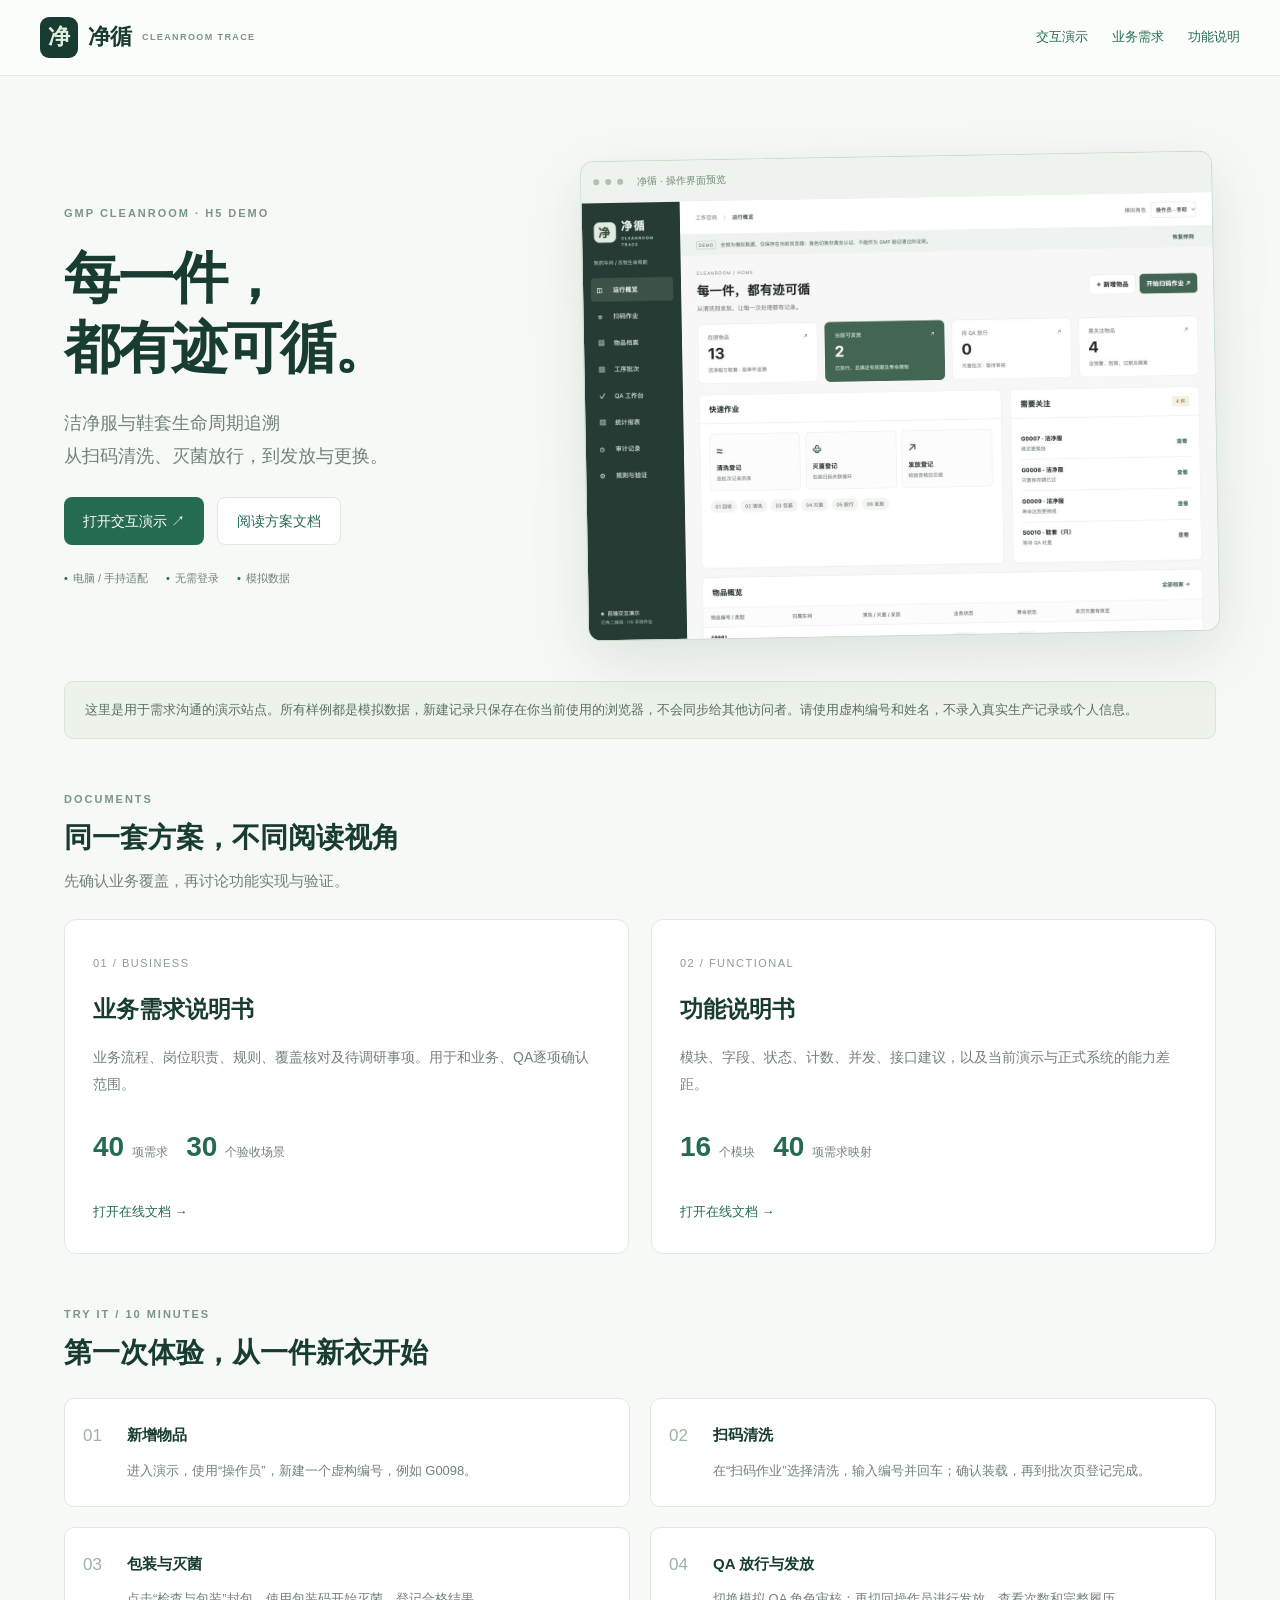
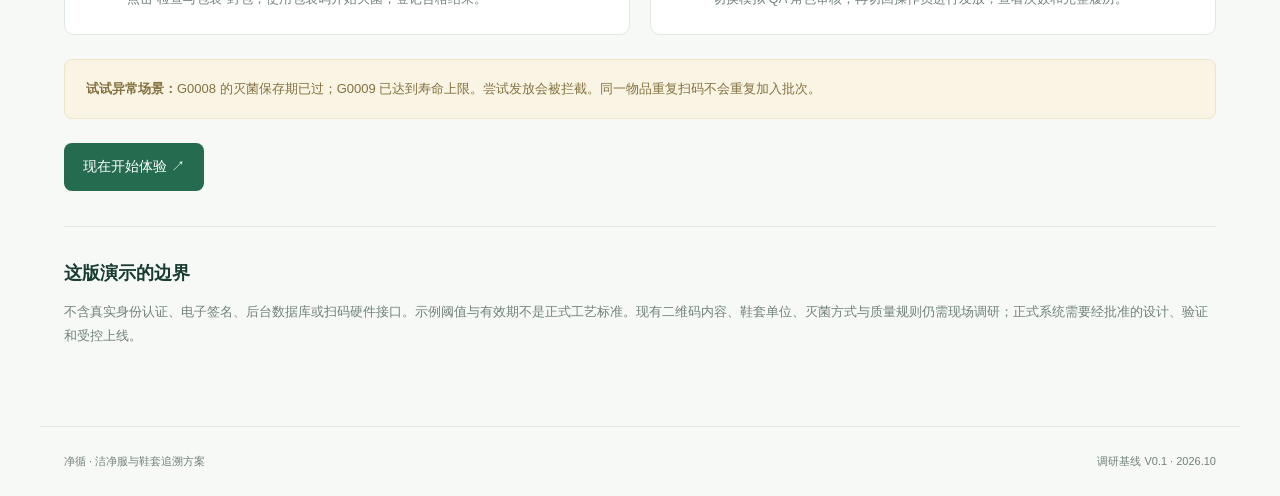
==== index.html @ ca5c8737 "Publish cleanroom trace demo and review documents" ====
<!doctype html><html lang="zh-CN"><head><meta charset="utf-8"><meta name="viewport" content="width=device-width,initial-scale=1"><meta name="robots" content="noindex,nofollow"><meta name="referrer" content="no-referrer"><meta name="theme-color" content="#123d35"><title>洁净服追溯 · 在线演示与方案 · 净循</title><link rel="stylesheet" href="share.css"></head><body><header class="top"><a class="logo" href="index.html"><span>净</span>净循 <small>CLEANROOM TRACE</small></a><nav aria-label="站点导航"><a href="demo.html">交互演示</a><a href="business.html">业务需求</a><a href="functional.html">功能说明</a></nav></header><main class="landing"><section class="hero"><div><div class="eyebrow">GMP CLEANROOM · H5 DEMO</div><h1>每一件，<br>都有迹可循。</h1><p class="lead">洁净服与鞋套生命周期追溯<br>从扫码清洗、灭菌放行，到发放与更换。</p><div class="hero-actions"><a class="primary" href="demo.html">打开交互演示 ↗</a><a class="secondary" href="#documents">阅读方案文档</a></div><div class="tags"><span>电脑 / 手持适配</span><span>无需登录</span><span>模拟数据</span></div></div><a class="preview" href="demo.html" aria-label="打开洁净服交互演示"><div class="preview-bar"><i></i><i></i><i></i><span>净循 · 操作界面预览</span></div><img src="desktop.png" alt="净循电脑端演示页面，展示物品概览和扫码作业入口"></a></section><div class="notice">这里是用于需求沟通的演示站点。所有样例都是模拟数据，新建记录只保存在你当前使用的浏览器，不会同步给其他访问者。请使用虚构编号和姓名，不录入真实生产记录或个人信息。</div><section id="documents"><div class="section-heading"><div class="eyebrow">DOCUMENTS</div><h2>同一套方案，不同阅读视角</h2><p>先确认业务覆盖，再讨论功能实现与验证。</p></div><div class="cards"><a href="business.html" class="card"><span class="card-no">01 / BUSINESS</span><h3>业务需求说明书</h3><p>业务流程、岗位职责、规则、覆盖核对及待调研事项。用于和业务、QA逐项确认范围。</p><div class="counts"><b>40</b> 项需求 <b>30</b> 个验收场景</div><span class="read">打开在线文档 →</span></a><a href="functional.html" class="card"><span class="card-no">02 / FUNCTIONAL</span><h3>功能说明书</h3><p>模块、字段、状态、计数、并发、接口建议，以及当前演示与正式系统的能力差距。</p><div class="counts"><b>16</b> 个模块 <b>40</b> 项需求映射</div><span class="read">打开在线文档 →</span></a></div></section><section id="guide" class="guide"><div class="section-heading"><div class="eyebrow">TRY IT / 10 MINUTES</div><h2>第一次体验，从一件新衣开始</h2></div><ol><li><b>新增物品</b><span>进入演示，使用“操作员”，新建一个虚构编号，例如 G0098。</span></li><li><b>扫码清洗</b><span>在“扫码作业”选择清洗，输入编号并回车；确认装载，再到批次页登记完成。</span></li><li><b>包装与灭菌</b><span>点击“检查与包装”封包，使用包装码开始灭菌，登记合格结果。</span></li><li><b>QA 放行与发放</b><span>切换模拟 QA 角色审核；再切回操作员进行发放，查看次数和完整履历。</span></li></ol><div class="tip"><b>试试异常场景：</b>G0008 的灭菌保存期已过；G0009 已达到寿命上限。尝试发放会被拦截。同一物品重复扫码不会重复加入批次。</div><a class="primary" href="demo.html">现在开始体验 ↗</a></section><section class="boundary"><h2>这版演示的边界</h2><p>不含真实身份认证、电子签名、后台数据库或扫码硬件接口。示例阈值与有效期不是正式工艺标准。现有二维码内容、鞋套单位、灭菌方式与质量规则仍需现场调研；正式系统需要经批准的设计、验证和受控上线。</p></section></main><footer>净循 · 洁净服与鞋套追溯方案 <span>调研基线 V0.1 · 2026.10</span></footer></body></html>
---- share.css ----
:root{--ink:#183c31;--muted:#718279;--green:#256b50;--line:#e1e9e3;--bg:#f7f9f6}*{box-sizing:border-box}html{scroll-behavior:smooth;scroll-padding-top:90px}body{margin:0;color:var(--ink);background:var(--bg);font:15px/1.85 -apple-system,BlinkMacSystemFont,"PingFang SC","Segoe UI",sans-serif}a{color:var(--green);text-decoration:none}a:hover{text-decoration:underline}button,a{touch-action:manipulation}a:focus-visible,summary:focus-visible{outline:3px solid #77b99b;outline-offset:4px}.top{position:sticky;top:0;z-index:10;background:#fbfdfbee;border-bottom:1px solid var(--line);padding:17px max(24px,calc((100vw - 1200px)/2));display:flex;align-items:center;justify-content:space-between;gap:20px;backdrop-filter:blur(12px)}.logo{display:flex;align-items:center;gap:10px;font-size:22px;font-weight:650;color:var(--ink);white-space:nowrap}.logo span{background:var(--ink);color:#e1eddd;border-radius:9px;padding:0 8px}.logo small{font-size:9px;letter-spacing:1.4px;color:#7c9588}.top nav{display:flex;gap:24px;font-size:13px;white-space:nowrap}.landing{max-width:1200px;margin:auto;padding:20px 24px 65px}.hero{display:grid;grid-template-columns:1fr 1.35fr;gap:52px;align-items:center;padding:60px 0 45px}.eyebrow{font-size:11px;letter-spacing:2px;color:#7a9686;font-weight:600}h1{font-size:56px;line-height:1.25;font-weight:650;letter-spacing:-2px;margin:20px 0}h2{font-size:28px;line-height:1.5;margin:8px 0}h3{font-size:23px;margin:12px 0}.lead{color:var(--muted);font-size:18px;margin:24px 0}.hero-actions{display:flex;gap:13px;flex-wrap:wrap}.primary,.secondary{display:inline-flex;align-items:center;justify-content:center;min-height:48px;border-radius:8px;padding:10px 19px;font-size:14px;font-weight:550}.primary{background:var(--green);color:#fff}.secondary{background:#fff;border:1px solid var(--line)}.tags{display:flex;gap:18px;margin-top:23px;color:var(--muted);font-size:11px}.tags span:before{content:'•';color:var(--green);margin-right:5px}.preview{display:block;border:1px solid #c9dbcf;background:#fff;border-radius:13px;overflow:hidden;box-shadow:0 20px 60px #1d4d3220;transform:rotate(-1deg)}.preview img{width:100%;display:block}.preview-bar{display:flex;gap:6px;align-items:center;padding:11px 12px;background:#eef4ed}.preview-bar i{width:6px;height:6px;border-radius:50%;background:#adc2b0}.preview-bar span{font-size:10px;color:#718a78;margin-left:8px}.notice{padding:16px 20px;background:#edf3eb;border:1px solid #dce7d7;border-radius:9px;font-size:13px;color:#58705f}.section-heading{margin:50px 0 24px}.section-heading p{color:var(--muted);margin:0}.cards{display:grid;grid-template-columns:1fr 1fr;gap:22px}.card{background:#fff;border:1px solid var(--line);border-radius:12px;padding:28px;display:block;color:var(--ink)}.card:hover{border-color:#8eae98;text-decoration:none;box-shadow:0 8px 28px #1c492409}.card-no{font-size:11px;letter-spacing:1.5px;color:#8a9d90}.card p{color:var(--muted);font-size:14px;line-height:1.9}.counts{display:flex;align-items:baseline;gap:8px;font-size:12px;color:var(--muted);margin:24px 0}.counts b{font-size:28px;color:var(--green);font-weight:600;margin-left:10px}.counts b:first-child{margin-left:0}.read{font-size:13px;color:var(--green)}.guide{padding-bottom:35px}.guide ol{list-style:none;counter-reset:step;padding:0;margin:20px 0;display:grid;grid-template-columns:1fr 1fr;gap:20px}.guide li{counter-increment:step;padding:22px 22px 22px 62px;position:relative;background:#fff;border:1px solid var(--line);border-radius:10px}.guide li:before{content:'0' counter(step);position:absolute;left:18px;top:21px;font-size:17px;color:#9bb49f}.guide b{display:block;margin-bottom:7px;font-size:15px}.guide li span{color:var(--muted);font-size:13px}.tip{padding:17px 21px;background:#faf4e4;border:1px solid #eee4c9;border-radius:8px;color:#84713f;font-size:13px;margin:24px 0}.tip b{display:inline;font-size:13px}.boundary{border-top:1px solid var(--line);padding-top:25px}.boundary h2{font-size:18px}.boundary p{font-size:13px;color:var(--muted)}footer{max-width:1200px;margin:auto;padding:24px;display:flex;justify-content:space-between;gap:15px;border-top:1px solid var(--line);font-size:11px;color:var(--muted)}.doc-title{max-width:1280px;margin:auto;padding:38px 28px 20px}.doc-title h1{font-size:36px;letter-spacing:-1px;margin:9px 0}.doc-title p{color:var(--muted);margin:0;font-size:13px}.doc-layout{max-width:1280px;margin:auto;padding:10px 28px 55px;display:grid;grid-template-columns:245px minmax(0,1fr);gap:36px;align-items:start}.toc{position:sticky;top:92px;max-height:calc(100vh - 115px);overflow:auto;font-size:12px;padding-right:12px}.toc h2{font-size:15px;margin:10px 0}.toc summary{cursor:pointer;color:var(--muted);margin:8px 0}.toc a{display:block;padding:6px 0;line-height:1.6;color:#52705d}.toc .level-3{padding-left:13px;color:#7b8d80;font-size:11px}.toc .back-top{border-top:1px solid var(--line);margin-top:20px;padding-top:15px}.document{min-width:0;background:white;border:1px solid var(--line);border-radius:12px;padding:30px}.document>h1{font-size:25px;letter-spacing:0;margin:30px 0}.document h2{font-size:21px;padding-top:17px;margin-top:30px;border-top:1px solid var(--line)}.document h3{font-size:17px;margin-top:24px}.document p,.document li{font-size:14px;line-height:1.95;overflow-wrap:anywhere}.document img{max-width:100%;height:auto}.document ul,.document ol{padding-left:23px}.document code{font-family:ui-monospace,SFMono-Regular,monospace;font-size:12px;background:#f0f5ef;padding:2px 4px;border-radius:3px;overflow-wrap:anywhere}.document pre{overflow:auto;background:#f3f6f1;padding:15px}.document pre code{background:transparent;padding:0}.table-scroll{overflow:auto;border:1px solid var(--line);border-radius:7px;margin:19px 0}.document table{border-collapse:collapse;width:100%;min-width:580px;font-size:12px;line-height:1.8}.document th{background:#eef4ed;white-space:nowrap;font-weight:600}.document th,.document td{padding:11px 13px;border-bottom:1px solid var(--line);vertical-align:top;text-align:left;min-width:80px}.document td{overflow-wrap:anywhere}.document tr:last-child td{border-bottom:0}.document .notice{font-size:12px}@media(max-width:900px){.top{padding:13px 20px}.hero{gap:25px}.hero h1{font-size:44px}.doc-layout{grid-template-columns:180px minmax(0,1fr);gap:20px;padding:10px 20px 40px}.document{padding:21px}.doc-title{padding:28px 20px 16px}}@media(max-width:650px){.top{display:block;padding:13px 17px}.top nav{margin-top:10px;justify-content:space-between;gap:14px;font-size:12px}.logo{font-size:19px}.logo small{font-size:8px}.landing{padding:15px 18px 35px}.hero{display:block;padding:25px 0}.hero h1{font-size:46px}.lead{font-size:16px;margin:20px 0}.preview{margin-top:35px;transform:none}.notice{padding:14px 16px;font-size:12px}.cards,.guide ol{grid-template-columns:1fr;gap:14px}.card{padding:22px}.section-heading{margin:33px 0 17px}.section-heading h2{font-size:23px}.section-heading p{font-size:13px}.tags{gap:12px}.doc-title{padding:25px 17px 10px}.doc-title h1{font-size:29px}.doc-layout{display:block;padding:10px 13px 35px}.toc{position:static;max-height:220px;border:1px solid var(--line);border-radius:8px;padding:8px 15px;margin-bottom:18px;background:#edf3eb}.toc h2{margin:2px 0}.document{padding:17px 13px}.document h2{font-size:19px}.document>h1{font-size:22px}.document p,.document li{font-size:13px}.document table{font-size:11px}footer{padding:18px;flex-wrap:wrap;font-size:10px}}@media print{.top,.toc,footer,.notice{display:none}.doc-layout{display:block;max-width:none;padding:0}.document{border:0;padding:0}.document table{min-width:0;font-size:9px}.table-scroll{overflow:visible}.doc-title{padding:0}.document h2{break-after:avoid}.document tr{break-inside:avoid}}
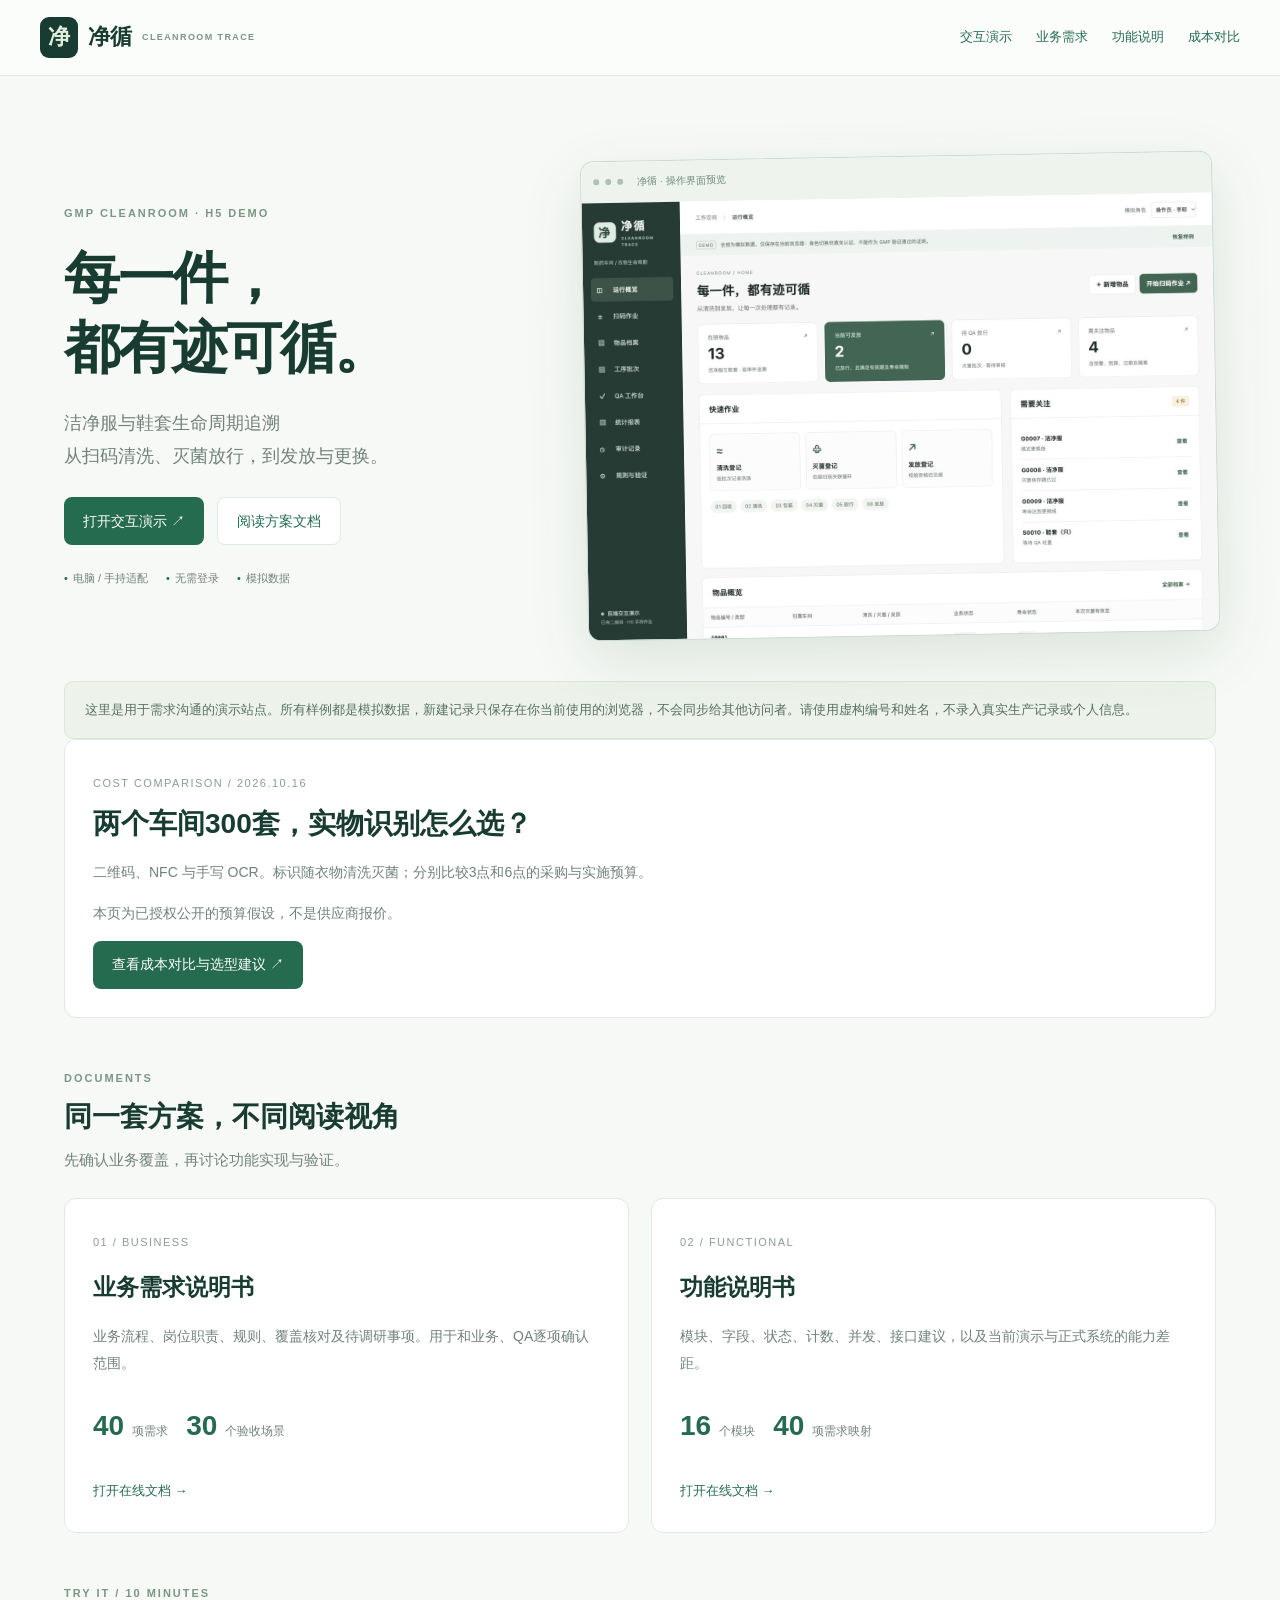
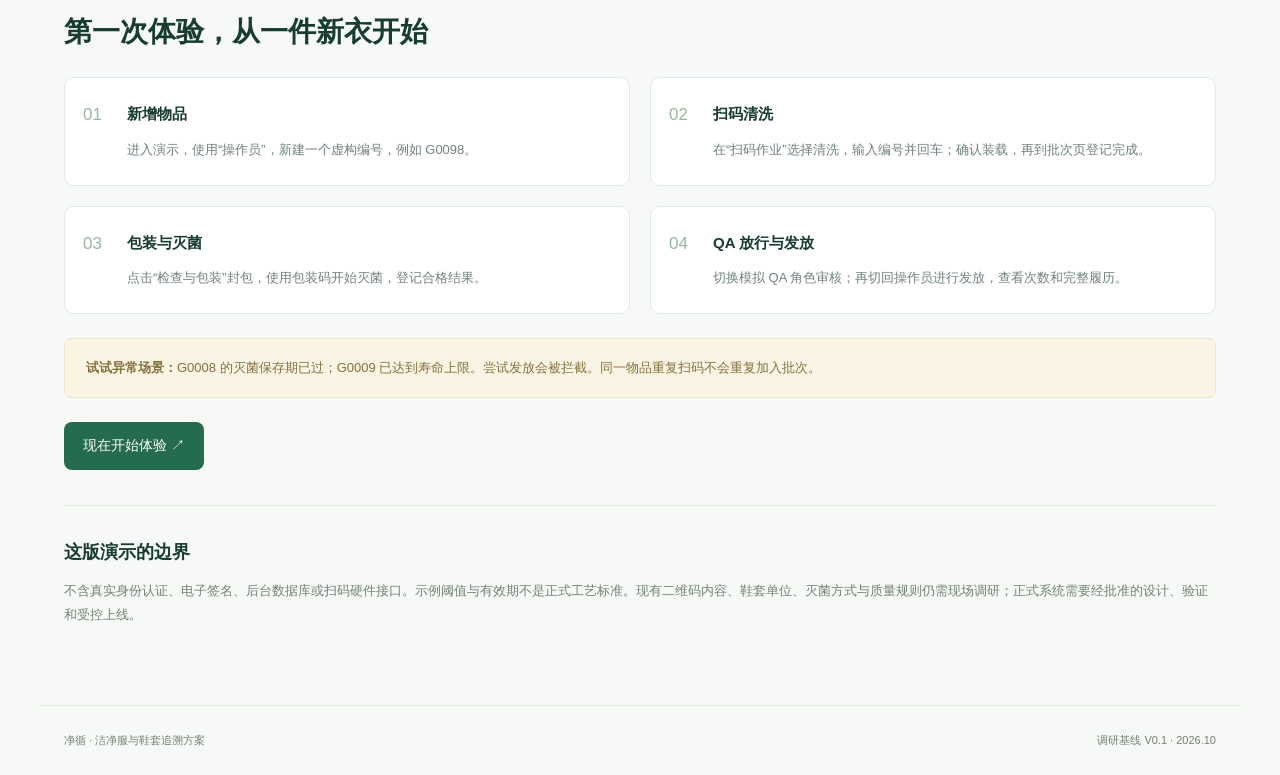
==== commit ad89e407: "Publish 300-set identification cost comparison" ====
--- a/index.html
+++ b/index.html
@@ -1 +1 @@
-<!doctype html><html lang="zh-CN"><head><meta charset="utf-8"><meta name="viewport" content="width=device-width,initial-scale=1"><meta name="robots" content="noindex,nofollow"><meta name="referrer" content="no-referrer"><meta name="theme-color" content="#123d35"><title>洁净服追溯 · 在线演示与方案 · 净循</title><link rel="stylesheet" href="share.css"></head><body><header class="top"><a class="logo" href="index.html"><span>净</span>净循 <small>CLEANROOM TRACE</small></a><nav aria-label="站点导航"><a href="demo.html">交互演示</a><a href="business.html">业务需求</a><a href="functional.html">功能说明</a></nav></header><main class="landing"><section class="hero"><div><div class="eyebrow">GMP CLEANROOM · H5 DEMO</div><h1>每一件，<br>都有迹可循。</h1><p class="lead">洁净服与鞋套生命周期追溯<br>从扫码清洗、灭菌放行，到发放与更换。</p><div class="hero-actions"><a class="primary" href="demo.html">打开交互演示 ↗</a><a class="secondary" href="#documents">阅读方案文档</a></div><div class="tags"><span>电脑 / 手持适配</span><span>无需登录</span><span>模拟数据</span></div></div><a class="preview" href="demo.html" aria-label="打开洁净服交互演示"><div class="preview-bar"><i></i><i></i><i></i><span>净循 · 操作界面预览</span></div><img src="desktop.png" alt="净循电脑端演示页面，展示物品概览和扫码作业入口"></a></section><div class="notice">这里是用于需求沟通的演示站点。所有样例都是模拟数据，新建记录只保存在你当前使用的浏览器，不会同步给其他访问者。请使用虚构编号和姓名，不录入真实生产记录或个人信息。</div><section id="documents"><div class="section-heading"><div class="eyebrow">DOCUMENTS</div><h2>同一套方案，不同阅读视角</h2><p>先确认业务覆盖，再讨论功能实现与验证。</p></div><div class="cards"><a href="business.html" class="card"><span class="card-no">01 / BUSINESS</span><h3>业务需求说明书</h3><p>业务流程、岗位职责、规则、覆盖核对及待调研事项。用于和业务、QA逐项确认范围。</p><div class="counts"><b>40</b> 项需求 <b>30</b> 个验收场景</div><span class="read">打开在线文档 →</span></a><a href="functional.html" class="card"><span class="card-no">02 / FUNCTIONAL</span><h3>功能说明书</h3><p>模块、字段、状态、计数、并发、接口建议，以及当前演示与正式系统的能力差距。</p><div class="counts"><b>16</b> 个模块 <b>40</b> 项需求映射</div><span class="read">打开在线文档 →</span></a></div></section><section id="guide" class="guide"><div class="section-heading"><div class="eyebrow">TRY IT / 10 MINUTES</div><h2>第一次体验，从一件新衣开始</h2></div><ol><li><b>新增物品</b><span>进入演示，使用“操作员”，新建一个虚构编号，例如 G0098。</span></li><li><b>扫码清洗</b><span>在“扫码作业”选择清洗，输入编号并回车；确认装载，再到批次页登记完成。</span></li><li><b>包装与灭菌</b><span>点击“检查与包装”封包，使用包装码开始灭菌，登记合格结果。</span></li><li><b>QA 放行与发放</b><span>切换模拟 QA 角色审核；再切回操作员进行发放，查看次数和完整履历。</span></li></ol><div class="tip"><b>试试异常场景：</b>G0008 的灭菌保存期已过；G0009 已达到寿命上限。尝试发放会被拦截。同一物品重复扫码不会重复加入批次。</div><a class="primary" href="demo.html">现在开始体验 ↗</a></section><section class="boundary"><h2>这版演示的边界</h2><p>不含真实身份认证、电子签名、后台数据库或扫码硬件接口。示例阈值与有效期不是正式工艺标准。现有二维码内容、鞋套单位、灭菌方式与质量规则仍需现场调研；正式系统需要经批准的设计、验证和受控上线。</p></section></main><footer>净循 · 洁净服与鞋套追溯方案 <span>调研基线 V0.1 · 2026.10</span></footer></body></html>+<!doctype html><html lang="zh-CN"><head><meta charset="utf-8"><meta name="viewport" content="width=device-width,initial-scale=1"><meta name="robots" content="noindex,nofollow"><meta name="referrer" content="no-referrer"><meta name="theme-color" content="#123d35"><title>洁净服追溯 · 在线演示与方案 · 净循</title><link rel="stylesheet" href="share.css"></head><body><header class="top"><a class="logo" href="index.html"><span>净</span>净循 <small>CLEANROOM TRACE</small></a><nav aria-label="站点导航"><a href="demo.html">交互演示</a><a href="business.html">业务需求</a><a href="functional.html">功能说明</a><a href="identification-costs.html">成本对比</a></nav></header><main class="landing"><section class="hero"><div><div class="eyebrow">GMP CLEANROOM · H5 DEMO</div><h1>每一件，<br>都有迹可循。</h1><p class="lead">洁净服与鞋套生命周期追溯<br>从扫码清洗、灭菌放行，到发放与更换。</p><div class="hero-actions"><a class="primary" href="demo.html">打开交互演示 ↗</a><a class="secondary" href="#documents">阅读方案文档</a></div><div class="tags"><span>电脑 / 手持适配</span><span>无需登录</span><span>模拟数据</span></div></div><a class="preview" href="demo.html" aria-label="打开洁净服交互演示"><div class="preview-bar"><i></i><i></i><i></i><span>净循 · 操作界面预览</span></div><img src="desktop.png" alt="净循电脑端演示页面，展示物品概览和扫码作业入口"></a></section><div class="notice">这里是用于需求沟通的演示站点。所有样例都是模拟数据，新建记录只保存在你当前使用的浏览器，不会同步给其他访问者。请使用虚构编号和姓名，不录入真实生产记录或个人信息。</div><section class="card" aria-label="实物识别方案成本对比"><span class="card-no">COST COMPARISON / 2026.10.16</span><h2>两个车间300套，实物识别怎么选？</h2><p>二维码、NFC 与手写 OCR。标识随衣物清洗灭菌；分别比较3点和6点的采购与实施预算。</p><p class="hint">本页为已授权公开的预算假设，不是供应商报价。</p><a class="primary" href="identification-costs.html">查看成本对比与选型建议 ↗</a></section><section id="documents"><div class="section-heading"><div class="eyebrow">DOCUMENTS</div><h2>同一套方案，不同阅读视角</h2><p>先确认业务覆盖，再讨论功能实现与验证。</p></div><div class="cards"><a href="business.html" class="card"><span class="card-no">01 / BUSINESS</span><h3>业务需求说明书</h3><p>业务流程、岗位职责、规则、覆盖核对及待调研事项。用于和业务、QA逐项确认范围。</p><div class="counts"><b>40</b> 项需求 <b>30</b> 个验收场景</div><span class="read">打开在线文档 →</span></a><a href="functional.html" class="card"><span class="card-no">02 / FUNCTIONAL</span><h3>功能说明书</h3><p>模块、字段、状态、计数、并发、接口建议，以及当前演示与正式系统的能力差距。</p><div class="counts"><b>16</b> 个模块 <b>40</b> 项需求映射</div><span class="read">打开在线文档 →</span></a></div></section><section id="guide" class="guide"><div class="section-heading"><div class="eyebrow">TRY IT / 10 MINUTES</div><h2>第一次体验，从一件新衣开始</h2></div><ol><li><b>新增物品</b><span>进入演示，使用“操作员”，新建一个虚构编号，例如 G0098。</span></li><li><b>扫码清洗</b><span>在“扫码作业”选择清洗，输入编号并回车；确认装载，再到批次页登记完成。</span></li><li><b>包装与灭菌</b><span>点击“检查与包装”封包，使用包装码开始灭菌，登记合格结果。</span></li><li><b>QA 放行与发放</b><span>切换模拟 QA 角色审核；再切回操作员进行发放，查看次数和完整履历。</span></li></ol><div class="tip"><b>试试异常场景：</b>G0008 的灭菌保存期已过；G0009 已达到寿命上限。尝试发放会被拦截。同一物品重复扫码不会重复加入批次。</div><a class="primary" href="demo.html">现在开始体验 ↗</a></section><section class="boundary"><h2>这版演示的边界</h2><p>不含真实身份认证、电子签名、后台数据库或扫码硬件接口。示例阈值与有效期不是正式工艺标准。现有二维码内容、鞋套单位、灭菌方式与质量规则仍需现场调研；正式系统需要经批准的设计、验证和受控上线。</p></section></main><footer>净循 · 洁净服与鞋套追溯方案 <span>调研基线 V0.1 · 2026.10</span></footer></body></html>
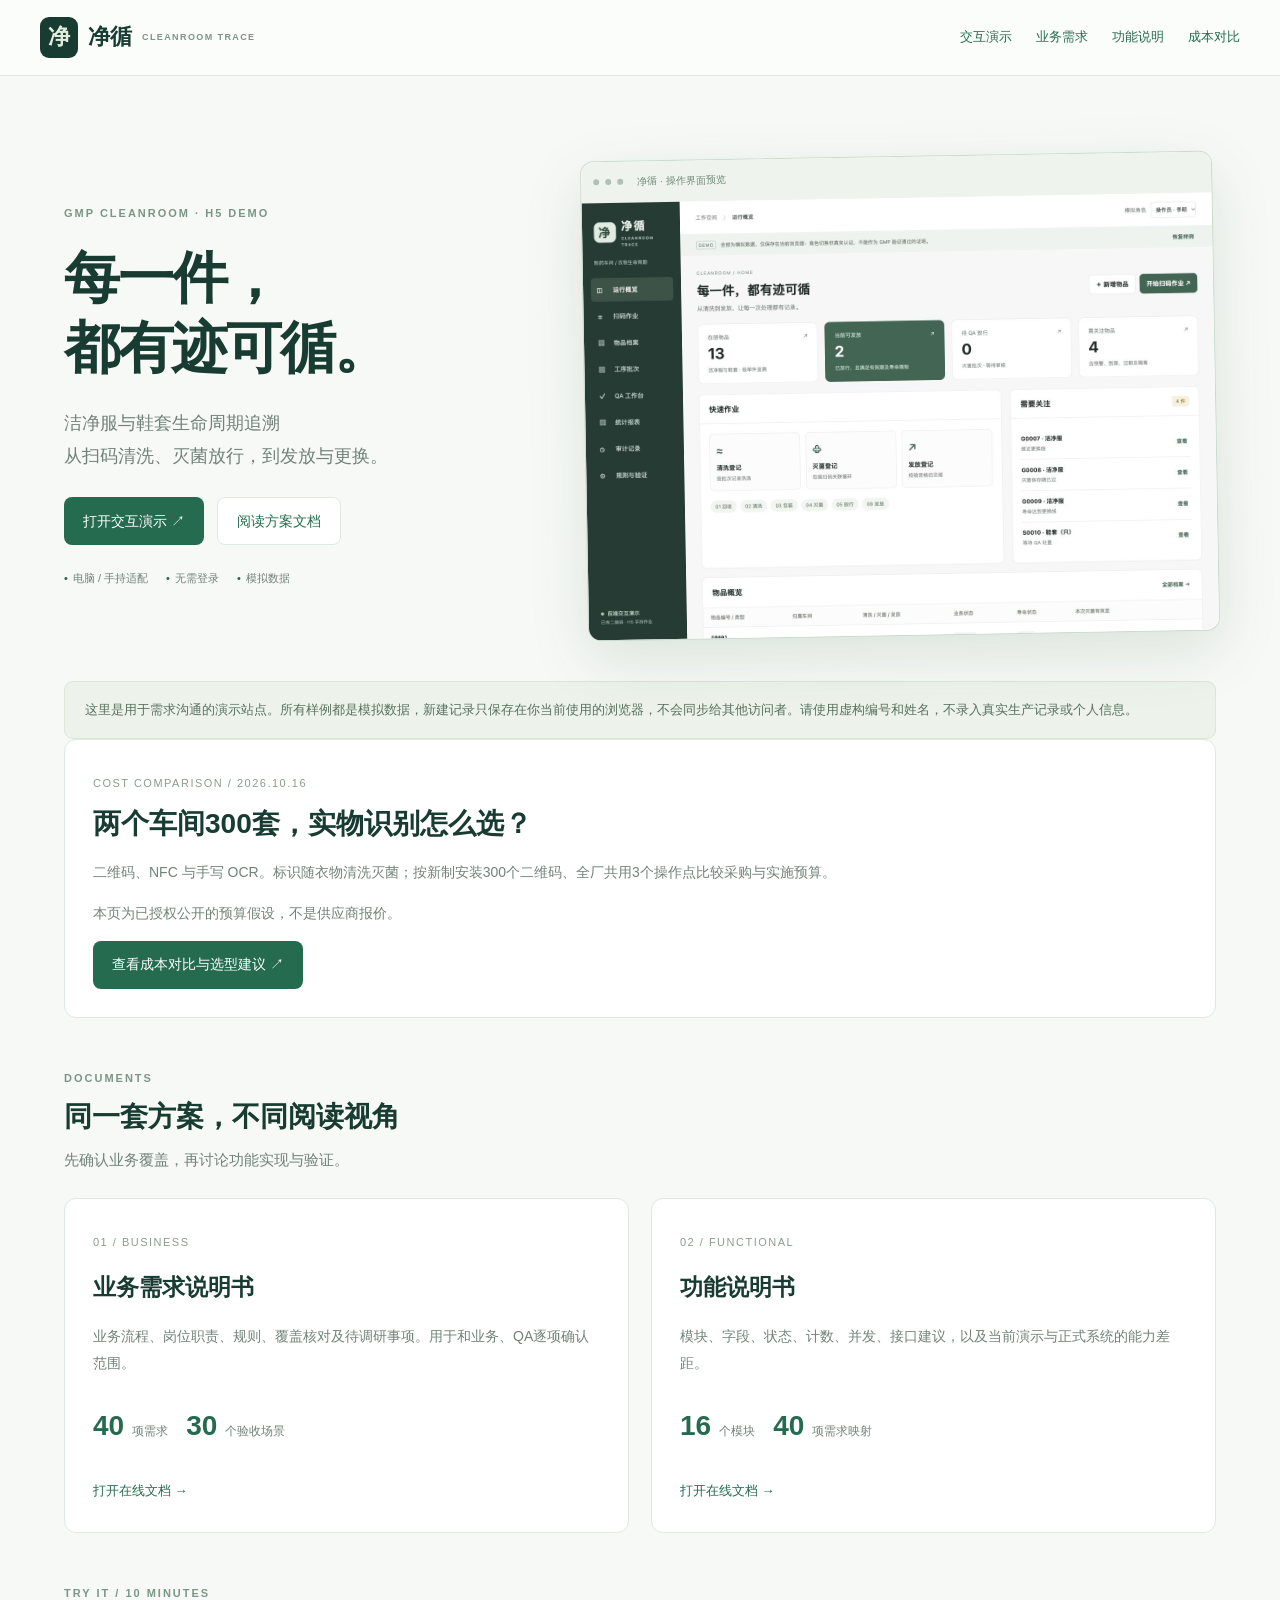
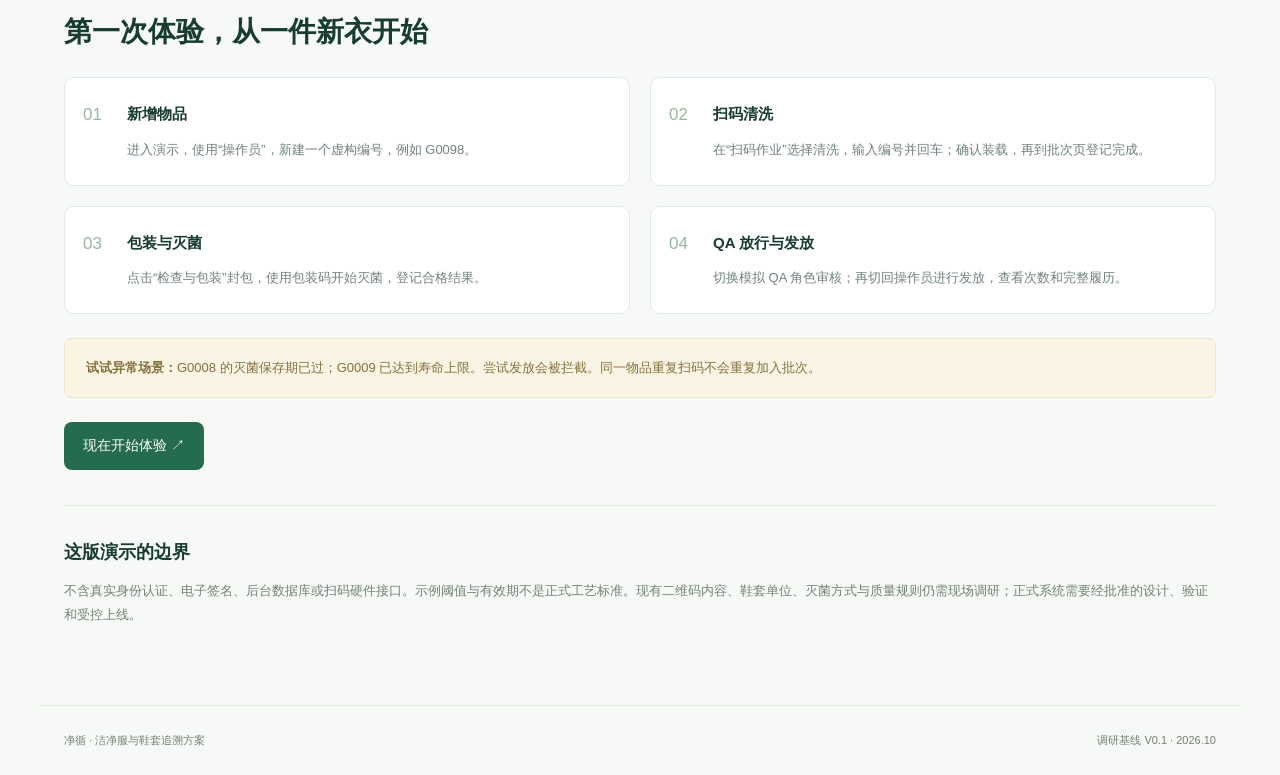
==== commit 41f1bf62: "Confirm 300 new QR labels and three shared stations" ====
--- a/index.html
+++ b/index.html
@@ -1 +1 @@
-<!doctype html><html lang="zh-CN"><head><meta charset="utf-8"><meta name="viewport" content="width=device-width,initial-scale=1"><meta name="robots" content="noindex,nofollow"><meta name="referrer" content="no-referrer"><meta name="theme-color" content="#123d35"><title>洁净服追溯 · 在线演示与方案 · 净循</title><link rel="stylesheet" href="share.css"></head><body><header class="top"><a class="logo" href="index.html"><span>净</span>净循 <small>CLEANROOM TRACE</small></a><nav aria-label="站点导航"><a href="demo.html">交互演示</a><a href="business.html">业务需求</a><a href="functional.html">功能说明</a><a href="identification-costs.html">成本对比</a></nav></header><main class="landing"><section class="hero"><div><div class="eyebrow">GMP CLEANROOM · H5 DEMO</div><h1>每一件，<br>都有迹可循。</h1><p class="lead">洁净服与鞋套生命周期追溯<br>从扫码清洗、灭菌放行，到发放与更换。</p><div class="hero-actions"><a class="primary" href="demo.html">打开交互演示 ↗</a><a class="secondary" href="#documents">阅读方案文档</a></div><div class="tags"><span>电脑 / 手持适配</span><span>无需登录</span><span>模拟数据</span></div></div><a class="preview" href="demo.html" aria-label="打开洁净服交互演示"><div class="preview-bar"><i></i><i></i><i></i><span>净循 · 操作界面预览</span></div><img src="desktop.png" alt="净循电脑端演示页面，展示物品概览和扫码作业入口"></a></section><div class="notice">这里是用于需求沟通的演示站点。所有样例都是模拟数据，新建记录只保存在你当前使用的浏览器，不会同步给其他访问者。请使用虚构编号和姓名，不录入真实生产记录或个人信息。</div><section class="card" aria-label="实物识别方案成本对比"><span class="card-no">COST COMPARISON / 2026.10.16</span><h2>两个车间300套，实物识别怎么选？</h2><p>二维码、NFC 与手写 OCR。标识随衣物清洗灭菌；分别比较3点和6点的采购与实施预算。</p><p class="hint">本页为已授权公开的预算假设，不是供应商报价。</p><a class="primary" href="identification-costs.html">查看成本对比与选型建议 ↗</a></section><section id="documents"><div class="section-heading"><div class="eyebrow">DOCUMENTS</div><h2>同一套方案，不同阅读视角</h2><p>先确认业务覆盖，再讨论功能实现与验证。</p></div><div class="cards"><a href="business.html" class="card"><span class="card-no">01 / BUSINESS</span><h3>业务需求说明书</h3><p>业务流程、岗位职责、规则、覆盖核对及待调研事项。用于和业务、QA逐项确认范围。</p><div class="counts"><b>40</b> 项需求 <b>30</b> 个验收场景</div><span class="read">打开在线文档 →</span></a><a href="functional.html" class="card"><span class="card-no">02 / FUNCTIONAL</span><h3>功能说明书</h3><p>模块、字段、状态、计数、并发、接口建议，以及当前演示与正式系统的能力差距。</p><div class="counts"><b>16</b> 个模块 <b>40</b> 项需求映射</div><span class="read">打开在线文档 →</span></a></div></section><section id="guide" class="guide"><div class="section-heading"><div class="eyebrow">TRY IT / 10 MINUTES</div><h2>第一次体验，从一件新衣开始</h2></div><ol><li><b>新增物品</b><span>进入演示，使用“操作员”，新建一个虚构编号，例如 G0098。</span></li><li><b>扫码清洗</b><span>在“扫码作业”选择清洗，输入编号并回车；确认装载，再到批次页登记完成。</span></li><li><b>包装与灭菌</b><span>点击“检查与包装”封包，使用包装码开始灭菌，登记合格结果。</span></li><li><b>QA 放行与发放</b><span>切换模拟 QA 角色审核；再切回操作员进行发放，查看次数和完整履历。</span></li></ol><div class="tip"><b>试试异常场景：</b>G0008 的灭菌保存期已过；G0009 已达到寿命上限。尝试发放会被拦截。同一物品重复扫码不会重复加入批次。</div><a class="primary" href="demo.html">现在开始体验 ↗</a></section><section class="boundary"><h2>这版演示的边界</h2><p>不含真实身份认证、电子签名、后台数据库或扫码硬件接口。示例阈值与有效期不是正式工艺标准。现有二维码内容、鞋套单位、灭菌方式与质量规则仍需现场调研；正式系统需要经批准的设计、验证和受控上线。</p></section></main><footer>净循 · 洁净服与鞋套追溯方案 <span>调研基线 V0.1 · 2026.10</span></footer></body></html>+<!doctype html><html lang="zh-CN"><head><meta charset="utf-8"><meta name="viewport" content="width=device-width,initial-scale=1"><meta name="robots" content="noindex,nofollow"><meta name="referrer" content="no-referrer"><meta name="theme-color" content="#123d35"><title>洁净服追溯 · 在线演示与方案 · 净循</title><link rel="stylesheet" href="share.css"></head><body><header class="top"><a class="logo" href="index.html"><span>净</span>净循 <small>CLEANROOM TRACE</small></a><nav aria-label="站点导航"><a href="demo.html">交互演示</a><a href="business.html">业务需求</a><a href="functional.html">功能说明</a><a href="identification-costs.html">成本对比</a></nav></header><main class="landing"><section class="hero"><div><div class="eyebrow">GMP CLEANROOM · H5 DEMO</div><h1>每一件，<br>都有迹可循。</h1><p class="lead">洁净服与鞋套生命周期追溯<br>从扫码清洗、灭菌放行，到发放与更换。</p><div class="hero-actions"><a class="primary" href="demo.html">打开交互演示 ↗</a><a class="secondary" href="#documents">阅读方案文档</a></div><div class="tags"><span>电脑 / 手持适配</span><span>无需登录</span><span>模拟数据</span></div></div><a class="preview" href="demo.html" aria-label="打开洁净服交互演示"><div class="preview-bar"><i></i><i></i><i></i><span>净循 · 操作界面预览</span></div><img src="desktop.png" alt="净循电脑端演示页面，展示物品概览和扫码作业入口"></a></section><div class="notice">这里是用于需求沟通的演示站点。所有样例都是模拟数据，新建记录只保存在你当前使用的浏览器，不会同步给其他访问者。请使用虚构编号和姓名，不录入真实生产记录或个人信息。</div><section class="card" aria-label="实物识别方案成本对比"><span class="card-no">COST COMPARISON / 2026.10.16</span><h2>两个车间300套，实物识别怎么选？</h2><p>二维码、NFC 与手写 OCR。标识随衣物清洗灭菌；按新制安装300个二维码、全厂共用3个操作点比较采购与实施预算。</p><p class="hint">本页为已授权公开的预算假设，不是供应商报价。</p><a class="primary" href="identification-costs.html">查看成本对比与选型建议 ↗</a></section><section id="documents"><div class="section-heading"><div class="eyebrow">DOCUMENTS</div><h2>同一套方案，不同阅读视角</h2><p>先确认业务覆盖，再讨论功能实现与验证。</p></div><div class="cards"><a href="business.html" class="card"><span class="card-no">01 / BUSINESS</span><h3>业务需求说明书</h3><p>业务流程、岗位职责、规则、覆盖核对及待调研事项。用于和业务、QA逐项确认范围。</p><div class="counts"><b>40</b> 项需求 <b>30</b> 个验收场景</div><span class="read">打开在线文档 →</span></a><a href="functional.html" class="card"><span class="card-no">02 / FUNCTIONAL</span><h3>功能说明书</h3><p>模块、字段、状态、计数、并发、接口建议，以及当前演示与正式系统的能力差距。</p><div class="counts"><b>16</b> 个模块 <b>40</b> 项需求映射</div><span class="read">打开在线文档 →</span></a></div></section><section id="guide" class="guide"><div class="section-heading"><div class="eyebrow">TRY IT / 10 MINUTES</div><h2>第一次体验，从一件新衣开始</h2></div><ol><li><b>新增物品</b><span>进入演示，使用“操作员”，新建一个虚构编号，例如 G0098。</span></li><li><b>扫码清洗</b><span>在“扫码作业”选择清洗，输入编号并回车；确认装载，再到批次页登记完成。</span></li><li><b>包装与灭菌</b><span>点击“检查与包装”封包，使用包装码开始灭菌，登记合格结果。</span></li><li><b>QA 放行与发放</b><span>切换模拟 QA 角色审核；再切回操作员进行发放，查看次数和完整履历。</span></li></ol><div class="tip"><b>试试异常场景：</b>G0008 的灭菌保存期已过；G0009 已达到寿命上限。尝试发放会被拦截。同一物品重复扫码不会重复加入批次。</div><a class="primary" href="demo.html">现在开始体验 ↗</a></section><section class="boundary"><h2>这版演示的边界</h2><p>不含真实身份认证、电子签名、后台数据库或扫码硬件接口。示例阈值与有效期不是正式工艺标准。现有二维码内容、鞋套单位、灭菌方式与质量规则仍需现场调研；正式系统需要经批准的设计、验证和受控上线。</p></section></main><footer>净循 · 洁净服与鞋套追溯方案 <span>调研基线 V0.1 · 2026.10</span></footer></body></html>
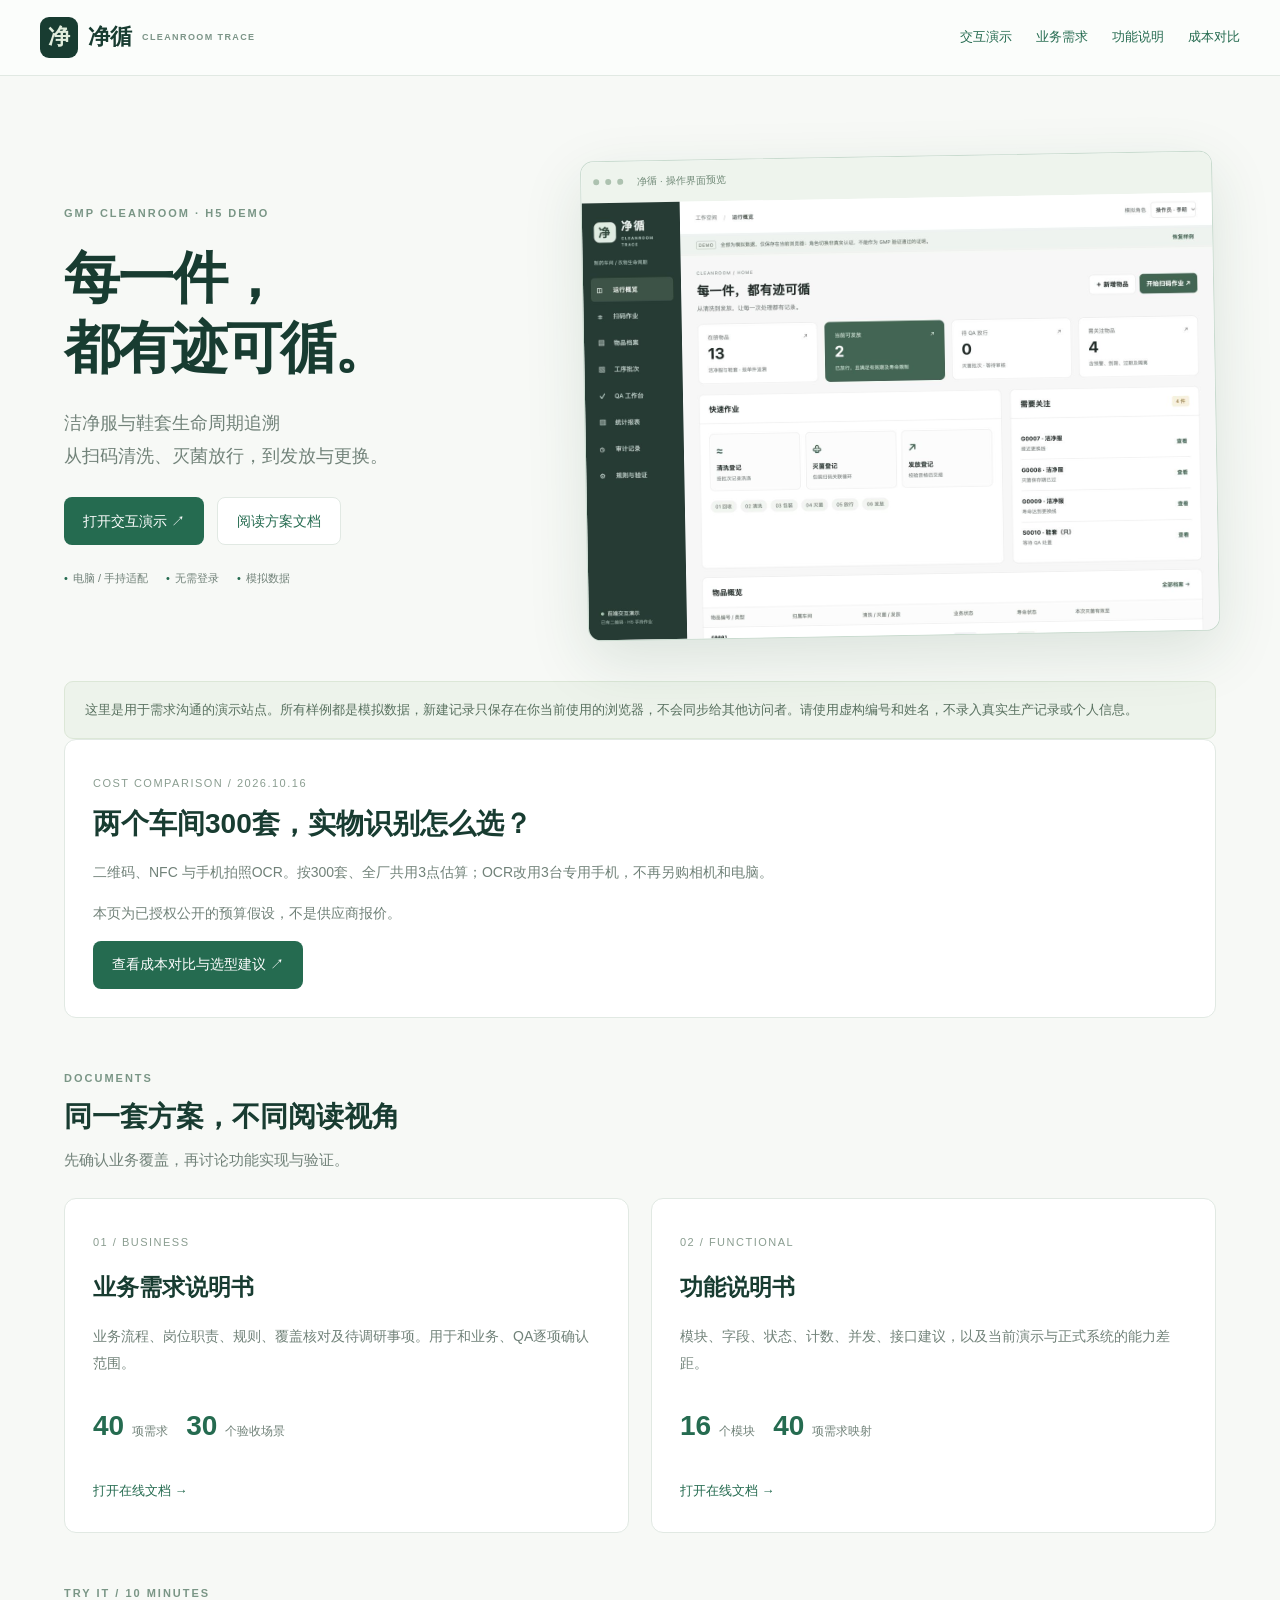
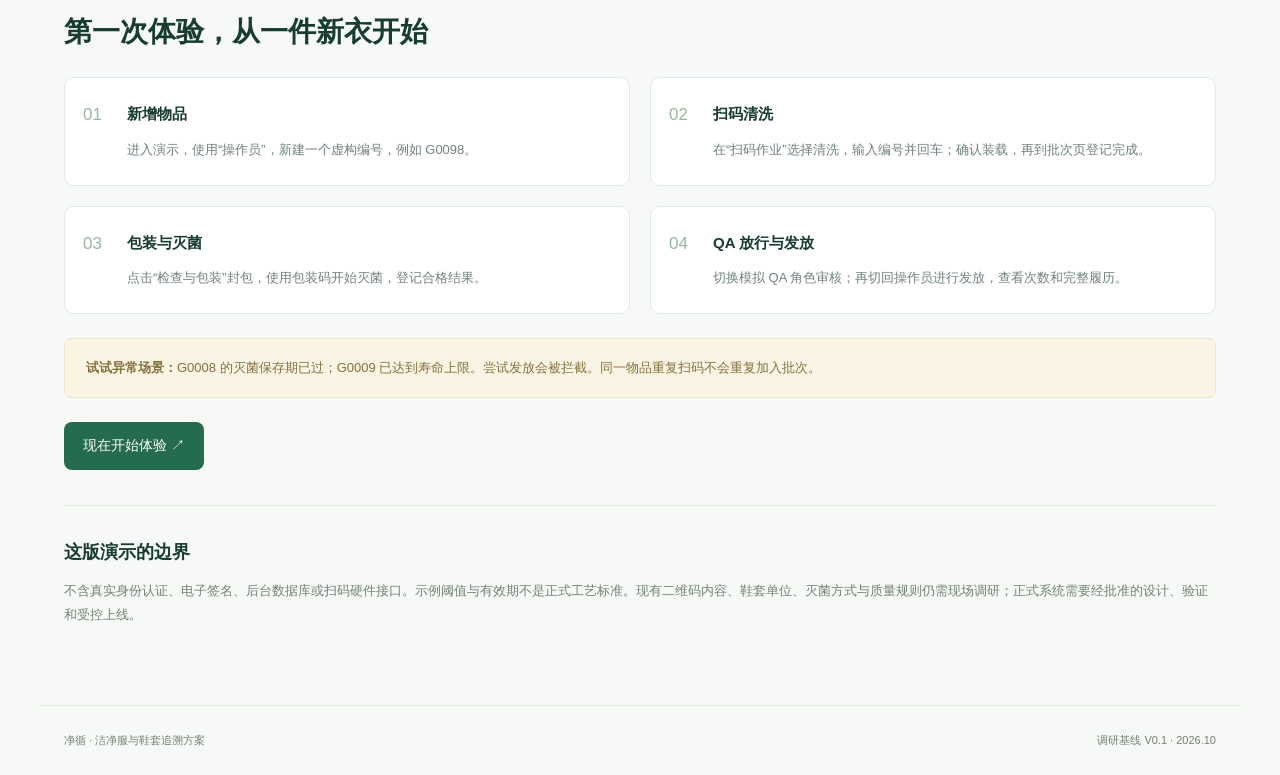
==== commit b0823c11: "Update OCR budget to three dedicated smartphones" ====
--- a/index.html
+++ b/index.html
@@ -1 +1 @@
-<!doctype html><html lang="zh-CN"><head><meta charset="utf-8"><meta name="viewport" content="width=device-width,initial-scale=1"><meta name="robots" content="noindex,nofollow"><meta name="referrer" content="no-referrer"><meta name="theme-color" content="#123d35"><title>洁净服追溯 · 在线演示与方案 · 净循</title><link rel="stylesheet" href="share.css"></head><body><header class="top"><a class="logo" href="index.html"><span>净</span>净循 <small>CLEANROOM TRACE</small></a><nav aria-label="站点导航"><a href="demo.html">交互演示</a><a href="business.html">业务需求</a><a href="functional.html">功能说明</a><a href="identification-costs.html">成本对比</a></nav></header><main class="landing"><section class="hero"><div><div class="eyebrow">GMP CLEANROOM · H5 DEMO</div><h1>每一件，<br>都有迹可循。</h1><p class="lead">洁净服与鞋套生命周期追溯<br>从扫码清洗、灭菌放行，到发放与更换。</p><div class="hero-actions"><a class="primary" href="demo.html">打开交互演示 ↗</a><a class="secondary" href="#documents">阅读方案文档</a></div><div class="tags"><span>电脑 / 手持适配</span><span>无需登录</span><span>模拟数据</span></div></div><a class="preview" href="demo.html" aria-label="打开洁净服交互演示"><div class="preview-bar"><i></i><i></i><i></i><span>净循 · 操作界面预览</span></div><img src="desktop.png" alt="净循电脑端演示页面，展示物品概览和扫码作业入口"></a></section><div class="notice">这里是用于需求沟通的演示站点。所有样例都是模拟数据，新建记录只保存在你当前使用的浏览器，不会同步给其他访问者。请使用虚构编号和姓名，不录入真实生产记录或个人信息。</div><section class="card" aria-label="实物识别方案成本对比"><span class="card-no">COST COMPARISON / 2026.10.16</span><h2>两个车间300套，实物识别怎么选？</h2><p>二维码、NFC 与手写 OCR。标识随衣物清洗灭菌；按新制安装300个二维码、全厂共用3个操作点比较采购与实施预算。</p><p class="hint">本页为已授权公开的预算假设，不是供应商报价。</p><a class="primary" href="identification-costs.html">查看成本对比与选型建议 ↗</a></section><section id="documents"><div class="section-heading"><div class="eyebrow">DOCUMENTS</div><h2>同一套方案，不同阅读视角</h2><p>先确认业务覆盖，再讨论功能实现与验证。</p></div><div class="cards"><a href="business.html" class="card"><span class="card-no">01 / BUSINESS</span><h3>业务需求说明书</h3><p>业务流程、岗位职责、规则、覆盖核对及待调研事项。用于和业务、QA逐项确认范围。</p><div class="counts"><b>40</b> 项需求 <b>30</b> 个验收场景</div><span class="read">打开在线文档 →</span></a><a href="functional.html" class="card"><span class="card-no">02 / FUNCTIONAL</span><h3>功能说明书</h3><p>模块、字段、状态、计数、并发、接口建议，以及当前演示与正式系统的能力差距。</p><div class="counts"><b>16</b> 个模块 <b>40</b> 项需求映射</div><span class="read">打开在线文档 →</span></a></div></section><section id="guide" class="guide"><div class="section-heading"><div class="eyebrow">TRY IT / 10 MINUTES</div><h2>第一次体验，从一件新衣开始</h2></div><ol><li><b>新增物品</b><span>进入演示，使用“操作员”，新建一个虚构编号，例如 G0098。</span></li><li><b>扫码清洗</b><span>在“扫码作业”选择清洗，输入编号并回车；确认装载，再到批次页登记完成。</span></li><li><b>包装与灭菌</b><span>点击“检查与包装”封包，使用包装码开始灭菌，登记合格结果。</span></li><li><b>QA 放行与发放</b><span>切换模拟 QA 角色审核；再切回操作员进行发放，查看次数和完整履历。</span></li></ol><div class="tip"><b>试试异常场景：</b>G0008 的灭菌保存期已过；G0009 已达到寿命上限。尝试发放会被拦截。同一物品重复扫码不会重复加入批次。</div><a class="primary" href="demo.html">现在开始体验 ↗</a></section><section class="boundary"><h2>这版演示的边界</h2><p>不含真实身份认证、电子签名、后台数据库或扫码硬件接口。示例阈值与有效期不是正式工艺标准。现有二维码内容、鞋套单位、灭菌方式与质量规则仍需现场调研；正式系统需要经批准的设计、验证和受控上线。</p></section></main><footer>净循 · 洁净服与鞋套追溯方案 <span>调研基线 V0.1 · 2026.10</span></footer></body></html>+<!doctype html><html lang="zh-CN"><head><meta charset="utf-8"><meta name="viewport" content="width=device-width,initial-scale=1"><meta name="robots" content="noindex,nofollow"><meta name="referrer" content="no-referrer"><meta name="theme-color" content="#123d35"><title>洁净服追溯 · 在线演示与方案 · 净循</title><link rel="stylesheet" href="share.css"></head><body><header class="top"><a class="logo" href="index.html"><span>净</span>净循 <small>CLEANROOM TRACE</small></a><nav aria-label="站点导航"><a href="demo.html">交互演示</a><a href="business.html">业务需求</a><a href="functional.html">功能说明</a><a href="identification-costs.html">成本对比</a></nav></header><main class="landing"><section class="hero"><div><div class="eyebrow">GMP CLEANROOM · H5 DEMO</div><h1>每一件，<br>都有迹可循。</h1><p class="lead">洁净服与鞋套生命周期追溯<br>从扫码清洗、灭菌放行，到发放与更换。</p><div class="hero-actions"><a class="primary" href="demo.html">打开交互演示 ↗</a><a class="secondary" href="#documents">阅读方案文档</a></div><div class="tags"><span>电脑 / 手持适配</span><span>无需登录</span><span>模拟数据</span></div></div><a class="preview" href="demo.html" aria-label="打开洁净服交互演示"><div class="preview-bar"><i></i><i></i><i></i><span>净循 · 操作界面预览</span></div><img src="desktop.png" alt="净循电脑端演示页面，展示物品概览和扫码作业入口"></a></section><div class="notice">这里是用于需求沟通的演示站点。所有样例都是模拟数据，新建记录只保存在你当前使用的浏览器，不会同步给其他访问者。请使用虚构编号和姓名，不录入真实生产记录或个人信息。</div><section class="card" aria-label="实物识别方案成本对比"><span class="card-no">COST COMPARISON / 2026.10.16</span><h2>两个车间300套，实物识别怎么选？</h2><p>二维码、NFC 与手机拍照OCR。按300套、全厂共用3点估算；OCR改用3台专用手机，不再另购相机和电脑。</p><p class="hint">本页为已授权公开的预算假设，不是供应商报价。</p><a class="primary" href="identification-costs.html">查看成本对比与选型建议 ↗</a></section><section id="documents"><div class="section-heading"><div class="eyebrow">DOCUMENTS</div><h2>同一套方案，不同阅读视角</h2><p>先确认业务覆盖，再讨论功能实现与验证。</p></div><div class="cards"><a href="business.html" class="card"><span class="card-no">01 / BUSINESS</span><h3>业务需求说明书</h3><p>业务流程、岗位职责、规则、覆盖核对及待调研事项。用于和业务、QA逐项确认范围。</p><div class="counts"><b>40</b> 项需求 <b>30</b> 个验收场景</div><span class="read">打开在线文档 →</span></a><a href="functional.html" class="card"><span class="card-no">02 / FUNCTIONAL</span><h3>功能说明书</h3><p>模块、字段、状态、计数、并发、接口建议，以及当前演示与正式系统的能力差距。</p><div class="counts"><b>16</b> 个模块 <b>40</b> 项需求映射</div><span class="read">打开在线文档 →</span></a></div></section><section id="guide" class="guide"><div class="section-heading"><div class="eyebrow">TRY IT / 10 MINUTES</div><h2>第一次体验，从一件新衣开始</h2></div><ol><li><b>新增物品</b><span>进入演示，使用“操作员”，新建一个虚构编号，例如 G0098。</span></li><li><b>扫码清洗</b><span>在“扫码作业”选择清洗，输入编号并回车；确认装载，再到批次页登记完成。</span></li><li><b>包装与灭菌</b><span>点击“检查与包装”封包，使用包装码开始灭菌，登记合格结果。</span></li><li><b>QA 放行与发放</b><span>切换模拟 QA 角色审核；再切回操作员进行发放，查看次数和完整履历。</span></li></ol><div class="tip"><b>试试异常场景：</b>G0008 的灭菌保存期已过；G0009 已达到寿命上限。尝试发放会被拦截。同一物品重复扫码不会重复加入批次。</div><a class="primary" href="demo.html">现在开始体验 ↗</a></section><section class="boundary"><h2>这版演示的边界</h2><p>不含真实身份认证、电子签名、后台数据库或扫码硬件接口。示例阈值与有效期不是正式工艺标准。现有二维码内容、鞋套单位、灭菌方式与质量规则仍需现场调研；正式系统需要经批准的设计、验证和受控上线。</p></section></main><footer>净循 · 洁净服与鞋套追溯方案 <span>调研基线 V0.1 · 2026.10</span></footer></body></html>
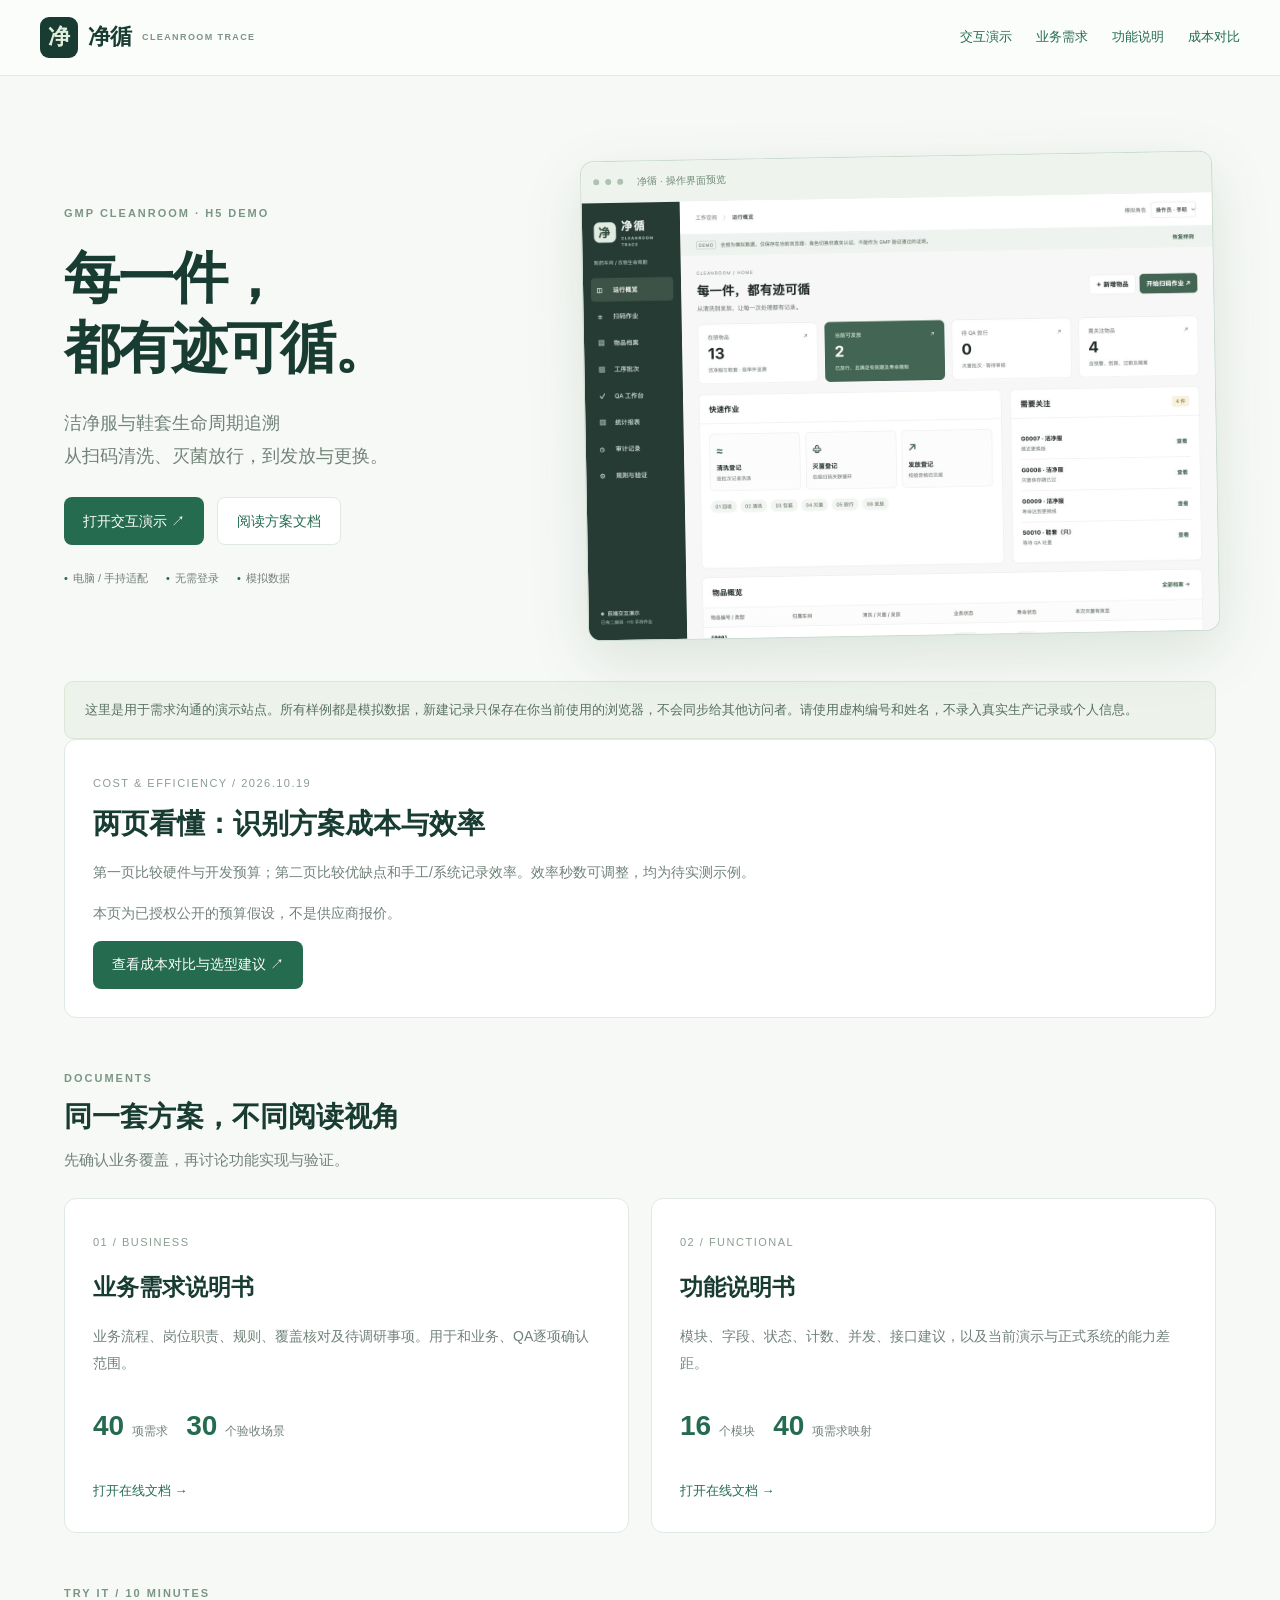
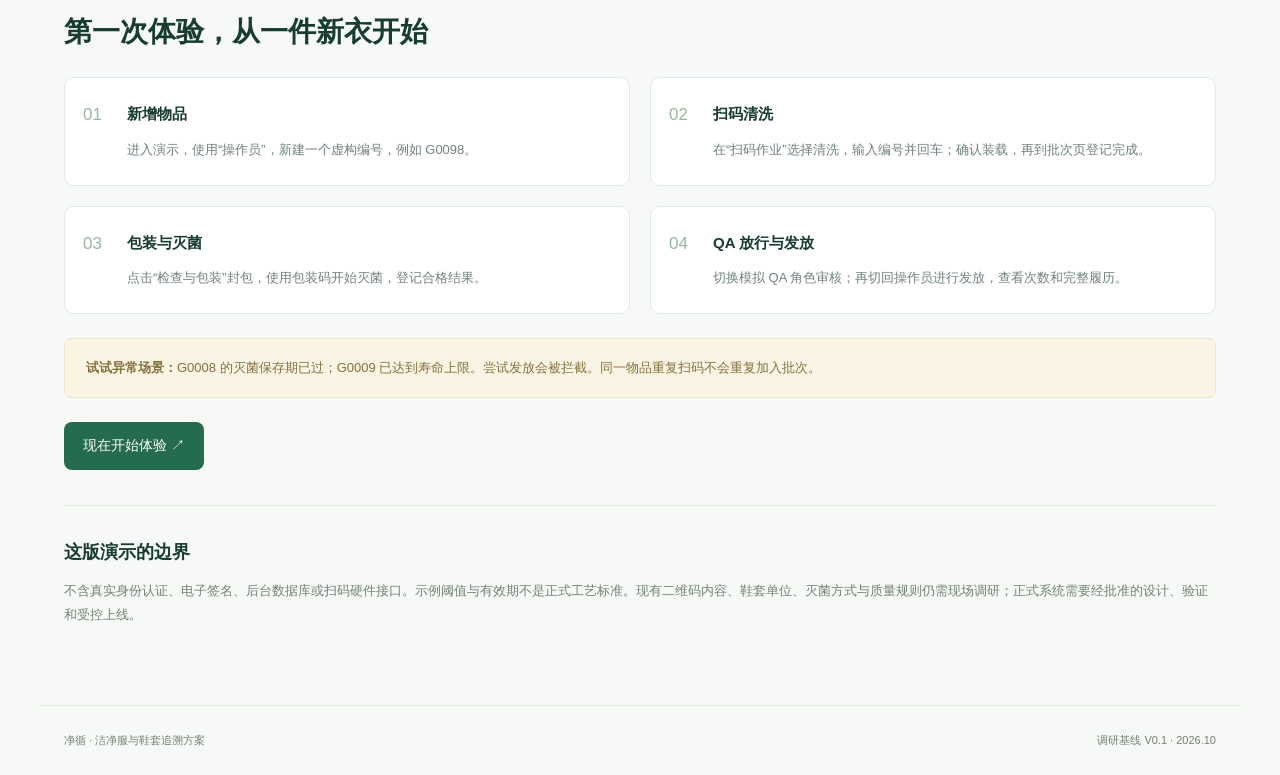
==== commit 86eaf2fa: "Condense costs into two slides with efficiency scenarios" ====
--- a/index.html
+++ b/index.html
@@ -1 +1 @@
-<!doctype html><html lang="zh-CN"><head><meta charset="utf-8"><meta name="viewport" content="width=device-width,initial-scale=1"><meta name="robots" content="noindex,nofollow"><meta name="referrer" content="no-referrer"><meta name="theme-color" content="#123d35"><title>洁净服追溯 · 在线演示与方案 · 净循</title><link rel="stylesheet" href="share.css"></head><body><header class="top"><a class="logo" href="index.html"><span>净</span>净循 <small>CLEANROOM TRACE</small></a><nav aria-label="站点导航"><a href="demo.html">交互演示</a><a href="business.html">业务需求</a><a href="functional.html">功能说明</a><a href="identification-costs.html">成本对比</a></nav></header><main class="landing"><section class="hero"><div><div class="eyebrow">GMP CLEANROOM · H5 DEMO</div><h1>每一件，<br>都有迹可循。</h1><p class="lead">洁净服与鞋套生命周期追溯<br>从扫码清洗、灭菌放行，到发放与更换。</p><div class="hero-actions"><a class="primary" href="demo.html">打开交互演示 ↗</a><a class="secondary" href="#documents">阅读方案文档</a></div><div class="tags"><span>电脑 / 手持适配</span><span>无需登录</span><span>模拟数据</span></div></div><a class="preview" href="demo.html" aria-label="打开洁净服交互演示"><div class="preview-bar"><i></i><i></i><i></i><span>净循 · 操作界面预览</span></div><img src="desktop.png" alt="净循电脑端演示页面，展示物品概览和扫码作业入口"></a></section><div class="notice">这里是用于需求沟通的演示站点。所有样例都是模拟数据，新建记录只保存在你当前使用的浏览器，不会同步给其他访问者。请使用虚构编号和姓名，不录入真实生产记录或个人信息。</div><section class="card" aria-label="实物识别方案成本对比"><span class="card-no">COST COMPARISON / 2026.10.16</span><h2>两个车间300套，实物识别怎么选？</h2><p>二维码、NFC 与手机拍照OCR。按300套、全厂共用3点估算；OCR改用3台专用手机，不再另购相机和电脑。</p><p class="hint">本页为已授权公开的预算假设，不是供应商报价。</p><a class="primary" href="identification-costs.html">查看成本对比与选型建议 ↗</a></section><section id="documents"><div class="section-heading"><div class="eyebrow">DOCUMENTS</div><h2>同一套方案，不同阅读视角</h2><p>先确认业务覆盖，再讨论功能实现与验证。</p></div><div class="cards"><a href="business.html" class="card"><span class="card-no">01 / BUSINESS</span><h3>业务需求说明书</h3><p>业务流程、岗位职责、规则、覆盖核对及待调研事项。用于和业务、QA逐项确认范围。</p><div class="counts"><b>40</b> 项需求 <b>30</b> 个验收场景</div><span class="read">打开在线文档 →</span></a><a href="functional.html" class="card"><span class="card-no">02 / FUNCTIONAL</span><h3>功能说明书</h3><p>模块、字段、状态、计数、并发、接口建议，以及当前演示与正式系统的能力差距。</p><div class="counts"><b>16</b> 个模块 <b>40</b> 项需求映射</div><span class="read">打开在线文档 →</span></a></div></section><section id="guide" class="guide"><div class="section-heading"><div class="eyebrow">TRY IT / 10 MINUTES</div><h2>第一次体验，从一件新衣开始</h2></div><ol><li><b>新增物品</b><span>进入演示，使用“操作员”，新建一个虚构编号，例如 G0098。</span></li><li><b>扫码清洗</b><span>在“扫码作业”选择清洗，输入编号并回车；确认装载，再到批次页登记完成。</span></li><li><b>包装与灭菌</b><span>点击“检查与包装”封包，使用包装码开始灭菌，登记合格结果。</span></li><li><b>QA 放行与发放</b><span>切换模拟 QA 角色审核；再切回操作员进行发放，查看次数和完整履历。</span></li></ol><div class="tip"><b>试试异常场景：</b>G0008 的灭菌保存期已过；G0009 已达到寿命上限。尝试发放会被拦截。同一物品重复扫码不会重复加入批次。</div><a class="primary" href="demo.html">现在开始体验 ↗</a></section><section class="boundary"><h2>这版演示的边界</h2><p>不含真实身份认证、电子签名、后台数据库或扫码硬件接口。示例阈值与有效期不是正式工艺标准。现有二维码内容、鞋套单位、灭菌方式与质量规则仍需现场调研；正式系统需要经批准的设计、验证和受控上线。</p></section></main><footer>净循 · 洁净服与鞋套追溯方案 <span>调研基线 V0.1 · 2026.10</span></footer></body></html>+<!doctype html><html lang="zh-CN"><head><meta charset="utf-8"><meta name="viewport" content="width=device-width,initial-scale=1"><meta name="robots" content="noindex,nofollow"><meta name="referrer" content="no-referrer"><meta name="theme-color" content="#123d35"><title>洁净服追溯 · 在线演示与方案 · 净循</title><link rel="stylesheet" href="share.css"></head><body><header class="top"><a class="logo" href="index.html"><span>净</span>净循 <small>CLEANROOM TRACE</small></a><nav aria-label="站点导航"><a href="demo.html">交互演示</a><a href="business.html">业务需求</a><a href="functional.html">功能说明</a><a href="identification-costs.html">成本对比</a></nav></header><main class="landing"><section class="hero"><div><div class="eyebrow">GMP CLEANROOM · H5 DEMO</div><h1>每一件，<br>都有迹可循。</h1><p class="lead">洁净服与鞋套生命周期追溯<br>从扫码清洗、灭菌放行，到发放与更换。</p><div class="hero-actions"><a class="primary" href="demo.html">打开交互演示 ↗</a><a class="secondary" href="#documents">阅读方案文档</a></div><div class="tags"><span>电脑 / 手持适配</span><span>无需登录</span><span>模拟数据</span></div></div><a class="preview" href="demo.html" aria-label="打开洁净服交互演示"><div class="preview-bar"><i></i><i></i><i></i><span>净循 · 操作界面预览</span></div><img src="desktop.png" alt="净循电脑端演示页面，展示物品概览和扫码作业入口"></a></section><div class="notice">这里是用于需求沟通的演示站点。所有样例都是模拟数据，新建记录只保存在你当前使用的浏览器，不会同步给其他访问者。请使用虚构编号和姓名，不录入真实生产记录或个人信息。</div><section class="card" aria-label="实物识别方案成本对比"><span class="card-no">COST & EFFICIENCY / 2026.10.19</span><h2>两页看懂：识别方案成本与效率</h2><p>第一页比较硬件与开发预算；第二页比较优缺点和手工/系统记录效率。效率秒数可调整，均为待实测示例。</p><p class="hint">本页为已授权公开的预算假设，不是供应商报价。</p><a class="primary" href="identification-costs.html">查看成本对比与选型建议 ↗</a></section><section id="documents"><div class="section-heading"><div class="eyebrow">DOCUMENTS</div><h2>同一套方案，不同阅读视角</h2><p>先确认业务覆盖，再讨论功能实现与验证。</p></div><div class="cards"><a href="business.html" class="card"><span class="card-no">01 / BUSINESS</span><h3>业务需求说明书</h3><p>业务流程、岗位职责、规则、覆盖核对及待调研事项。用于和业务、QA逐项确认范围。</p><div class="counts"><b>40</b> 项需求 <b>30</b> 个验收场景</div><span class="read">打开在线文档 →</span></a><a href="functional.html" class="card"><span class="card-no">02 / FUNCTIONAL</span><h3>功能说明书</h3><p>模块、字段、状态、计数、并发、接口建议，以及当前演示与正式系统的能力差距。</p><div class="counts"><b>16</b> 个模块 <b>40</b> 项需求映射</div><span class="read">打开在线文档 →</span></a></div></section><section id="guide" class="guide"><div class="section-heading"><div class="eyebrow">TRY IT / 10 MINUTES</div><h2>第一次体验，从一件新衣开始</h2></div><ol><li><b>新增物品</b><span>进入演示，使用“操作员”，新建一个虚构编号，例如 G0098。</span></li><li><b>扫码清洗</b><span>在“扫码作业”选择清洗，输入编号并回车；确认装载，再到批次页登记完成。</span></li><li><b>包装与灭菌</b><span>点击“检查与包装”封包，使用包装码开始灭菌，登记合格结果。</span></li><li><b>QA 放行与发放</b><span>切换模拟 QA 角色审核；再切回操作员进行发放，查看次数和完整履历。</span></li></ol><div class="tip"><b>试试异常场景：</b>G0008 的灭菌保存期已过；G0009 已达到寿命上限。尝试发放会被拦截。同一物品重复扫码不会重复加入批次。</div><a class="primary" href="demo.html">现在开始体验 ↗</a></section><section class="boundary"><h2>这版演示的边界</h2><p>不含真实身份认证、电子签名、后台数据库或扫码硬件接口。示例阈值与有效期不是正式工艺标准。现有二维码内容、鞋套单位、灭菌方式与质量规则仍需现场调研；正式系统需要经批准的设计、验证和受控上线。</p></section></main><footer>净循 · 洁净服与鞋套追溯方案 <span>调研基线 V0.1 · 2026.10</span></footer></body></html>
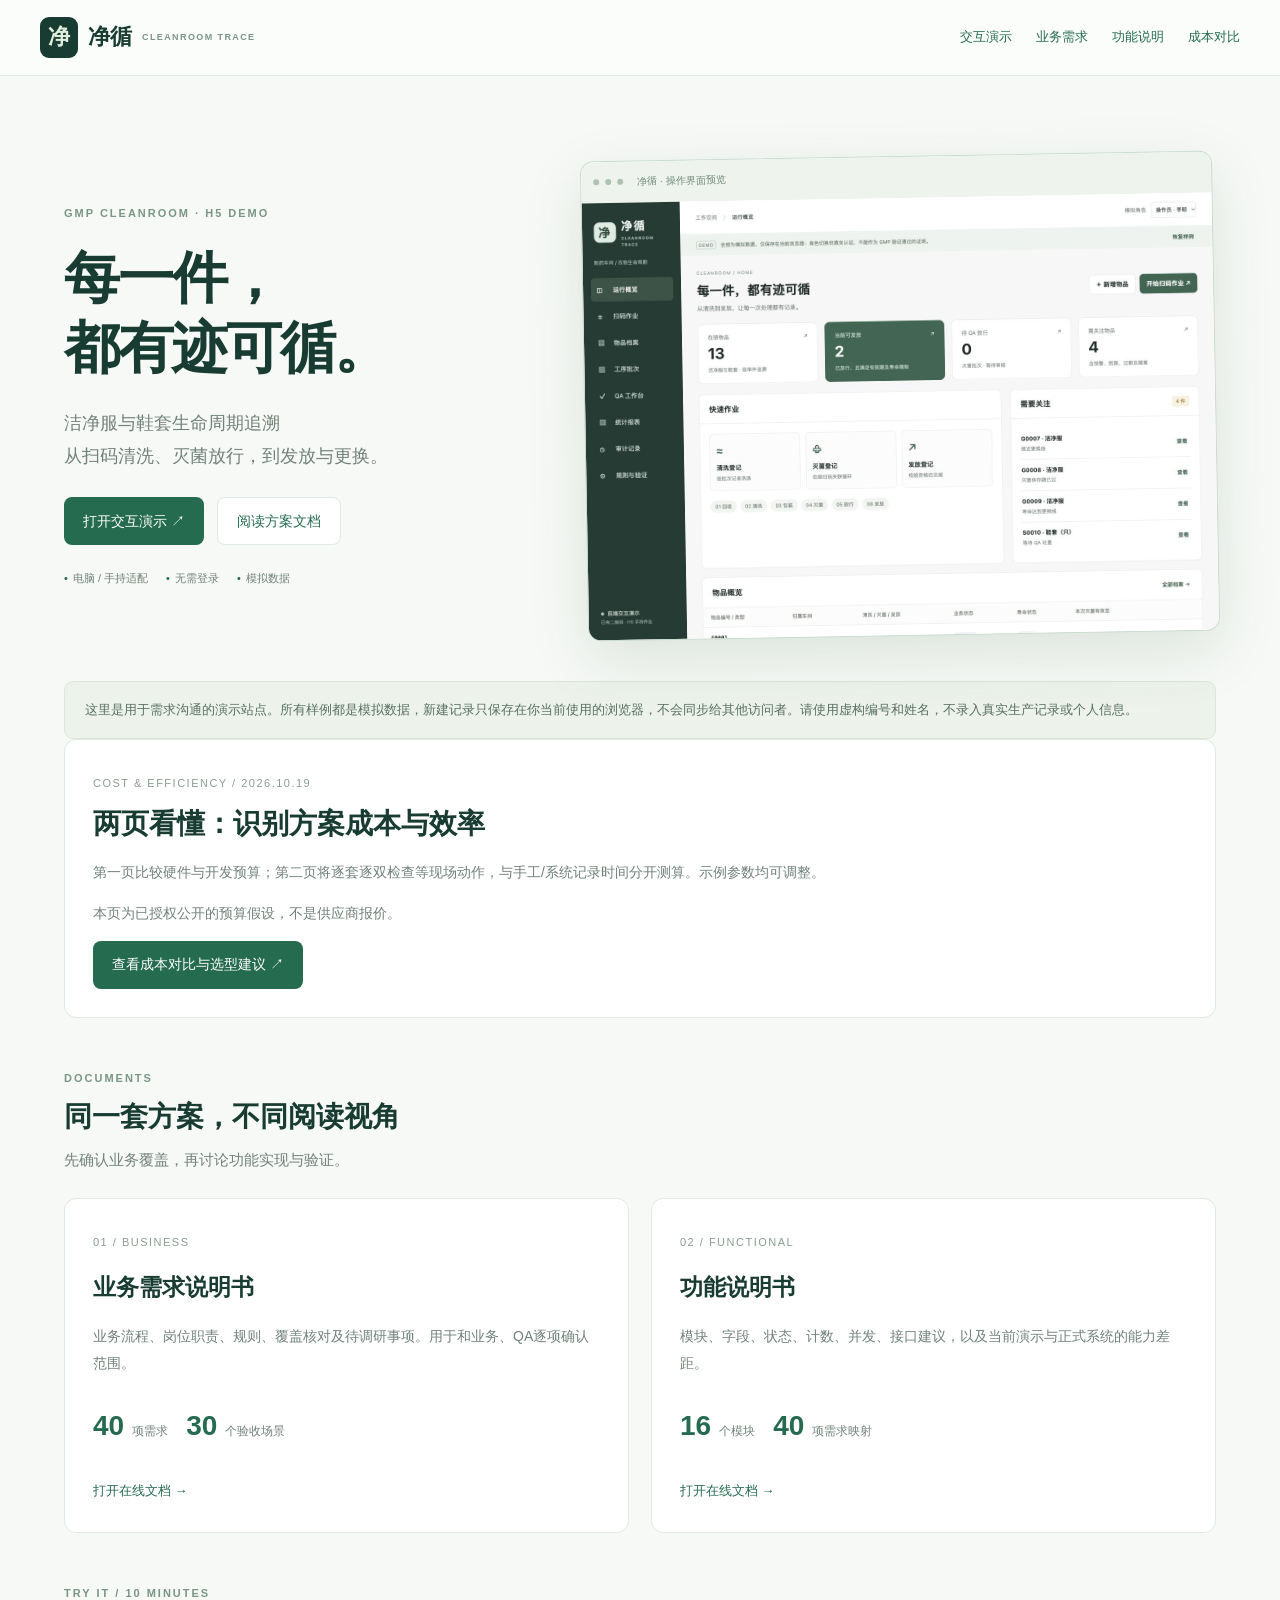
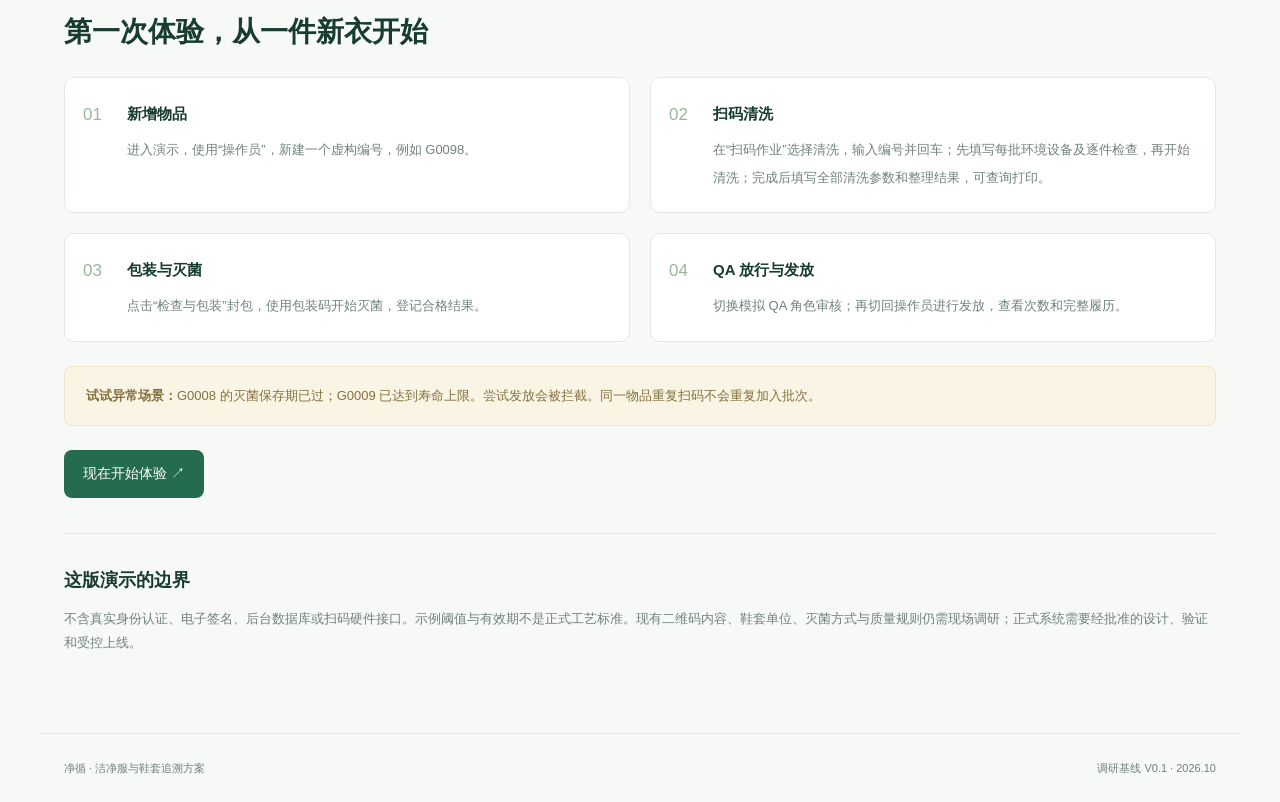
==== commit 41ed362f: "Add intake inspections and printable washing and sterilization records" ====
--- a/index.html
+++ b/index.html
@@ -1 +1 @@
-<!doctype html><html lang="zh-CN"><head><meta charset="utf-8"><meta name="viewport" content="width=device-width,initial-scale=1"><meta name="robots" content="noindex,nofollow"><meta name="referrer" content="no-referrer"><meta name="theme-color" content="#123d35"><title>洁净服追溯 · 在线演示与方案 · 净循</title><link rel="stylesheet" href="share.css"></head><body><header class="top"><a class="logo" href="index.html"><span>净</span>净循 <small>CLEANROOM TRACE</small></a><nav aria-label="站点导航"><a href="demo.html">交互演示</a><a href="business.html">业务需求</a><a href="functional.html">功能说明</a><a href="identification-costs.html">成本对比</a></nav></header><main class="landing"><section class="hero"><div><div class="eyebrow">GMP CLEANROOM · H5 DEMO</div><h1>每一件，<br>都有迹可循。</h1><p class="lead">洁净服与鞋套生命周期追溯<br>从扫码清洗、灭菌放行，到发放与更换。</p><div class="hero-actions"><a class="primary" href="demo.html">打开交互演示 ↗</a><a class="secondary" href="#documents">阅读方案文档</a></div><div class="tags"><span>电脑 / 手持适配</span><span>无需登录</span><span>模拟数据</span></div></div><a class="preview" href="demo.html" aria-label="打开洁净服交互演示"><div class="preview-bar"><i></i><i></i><i></i><span>净循 · 操作界面预览</span></div><img src="desktop.png" alt="净循电脑端演示页面，展示物品概览和扫码作业入口"></a></section><div class="notice">这里是用于需求沟通的演示站点。所有样例都是模拟数据，新建记录只保存在你当前使用的浏览器，不会同步给其他访问者。请使用虚构编号和姓名，不录入真实生产记录或个人信息。</div><section class="card" aria-label="实物识别方案成本对比"><span class="card-no">COST & EFFICIENCY / 2026.10.19</span><h2>两页看懂：识别方案成本与效率</h2><p>第一页比较硬件与开发预算；第二页比较优缺点和手工/系统记录效率。效率秒数可调整，均为待实测示例。</p><p class="hint">本页为已授权公开的预算假设，不是供应商报价。</p><a class="primary" href="identification-costs.html">查看成本对比与选型建议 ↗</a></section><section id="documents"><div class="section-heading"><div class="eyebrow">DOCUMENTS</div><h2>同一套方案，不同阅读视角</h2><p>先确认业务覆盖，再讨论功能实现与验证。</p></div><div class="cards"><a href="business.html" class="card"><span class="card-no">01 / BUSINESS</span><h3>业务需求说明书</h3><p>业务流程、岗位职责、规则、覆盖核对及待调研事项。用于和业务、QA逐项确认范围。</p><div class="counts"><b>40</b> 项需求 <b>30</b> 个验收场景</div><span class="read">打开在线文档 →</span></a><a href="functional.html" class="card"><span class="card-no">02 / FUNCTIONAL</span><h3>功能说明书</h3><p>模块、字段、状态、计数、并发、接口建议，以及当前演示与正式系统的能力差距。</p><div class="counts"><b>16</b> 个模块 <b>40</b> 项需求映射</div><span class="read">打开在线文档 →</span></a></div></section><section id="guide" class="guide"><div class="section-heading"><div class="eyebrow">TRY IT / 10 MINUTES</div><h2>第一次体验，从一件新衣开始</h2></div><ol><li><b>新增物品</b><span>进入演示，使用“操作员”，新建一个虚构编号，例如 G0098。</span></li><li><b>扫码清洗</b><span>在“扫码作业”选择清洗，输入编号并回车；确认装载，再到批次页登记完成。</span></li><li><b>包装与灭菌</b><span>点击“检查与包装”封包，使用包装码开始灭菌，登记合格结果。</span></li><li><b>QA 放行与发放</b><span>切换模拟 QA 角色审核；再切回操作员进行发放，查看次数和完整履历。</span></li></ol><div class="tip"><b>试试异常场景：</b>G0008 的灭菌保存期已过；G0009 已达到寿命上限。尝试发放会被拦截。同一物品重复扫码不会重复加入批次。</div><a class="primary" href="demo.html">现在开始体验 ↗</a></section><section class="boundary"><h2>这版演示的边界</h2><p>不含真实身份认证、电子签名、后台数据库或扫码硬件接口。示例阈值与有效期不是正式工艺标准。现有二维码内容、鞋套单位、灭菌方式与质量规则仍需现场调研；正式系统需要经批准的设计、验证和受控上线。</p></section></main><footer>净循 · 洁净服与鞋套追溯方案 <span>调研基线 V0.1 · 2026.10</span></footer></body></html>+<!doctype html><html lang="zh-CN"><head><meta charset="utf-8"><meta name="viewport" content="width=device-width,initial-scale=1"><meta name="robots" content="noindex,nofollow"><meta name="referrer" content="no-referrer"><meta name="theme-color" content="#123d35"><title>洁净服追溯 · 在线演示与方案 · 净循</title><link rel="stylesheet" href="share.css"></head><body><header class="top"><a class="logo" href="index.html"><span>净</span>净循 <small>CLEANROOM TRACE</small></a><nav aria-label="站点导航"><a href="demo.html">交互演示</a><a href="business.html">业务需求</a><a href="functional.html">功能说明</a><a href="identification-costs.html">成本对比</a></nav></header><main class="landing"><section class="hero"><div><div class="eyebrow">GMP CLEANROOM · H5 DEMO</div><h1>每一件，<br>都有迹可循。</h1><p class="lead">洁净服与鞋套生命周期追溯<br>从扫码清洗、灭菌放行，到发放与更换。</p><div class="hero-actions"><a class="primary" href="demo.html">打开交互演示 ↗</a><a class="secondary" href="#documents">阅读方案文档</a></div><div class="tags"><span>电脑 / 手持适配</span><span>无需登录</span><span>模拟数据</span></div></div><a class="preview" href="demo.html" aria-label="打开洁净服交互演示"><div class="preview-bar"><i></i><i></i><i></i><span>净循 · 操作界面预览</span></div><img src="desktop.png" alt="净循电脑端演示页面，展示物品概览和扫码作业入口"></a></section><div class="notice">这里是用于需求沟通的演示站点。所有样例都是模拟数据，新建记录只保存在你当前使用的浏览器，不会同步给其他访问者。请使用虚构编号和姓名，不录入真实生产记录或个人信息。</div><section class="card" aria-label="实物识别方案成本对比"><span class="card-no">COST & EFFICIENCY / 2026.10.19</span><h2>两页看懂：识别方案成本与效率</h2><p>第一页比较硬件与开发预算；第二页将逐套逐双检查等现场动作，与手工/系统记录时间分开测算。示例参数均可调整。</p><p class="hint">本页为已授权公开的预算假设，不是供应商报价。</p><a class="primary" href="identification-costs.html">查看成本对比与选型建议 ↗</a></section><section id="documents"><div class="section-heading"><div class="eyebrow">DOCUMENTS</div><h2>同一套方案，不同阅读视角</h2><p>先确认业务覆盖，再讨论功能实现与验证。</p></div><div class="cards"><a href="business.html" class="card"><span class="card-no">01 / BUSINESS</span><h3>业务需求说明书</h3><p>业务流程、岗位职责、规则、覆盖核对及待调研事项。用于和业务、QA逐项确认范围。</p><div class="counts"><b>40</b> 项需求 <b>30</b> 个验收场景</div><span class="read">打开在线文档 →</span></a><a href="functional.html" class="card"><span class="card-no">02 / FUNCTIONAL</span><h3>功能说明书</h3><p>模块、字段、状态、计数、并发、接口建议，以及当前演示与正式系统的能力差距。</p><div class="counts"><b>16</b> 个模块 <b>40</b> 项需求映射</div><span class="read">打开在线文档 →</span></a></div></section><section id="guide" class="guide"><div class="section-heading"><div class="eyebrow">TRY IT / 10 MINUTES</div><h2>第一次体验，从一件新衣开始</h2></div><ol><li><b>新增物品</b><span>进入演示，使用“操作员”，新建一个虚构编号，例如 G0098。</span></li><li><b>扫码清洗</b><span>在“扫码作业”选择清洗，输入编号并回车；先填写每批环境设备及逐件检查，再开始清洗；完成后填写全部清洗参数和整理结果，可查询打印。</span></li><li><b>包装与灭菌</b><span>点击“检查与包装”封包，使用包装码开始灭菌，登记合格结果。</span></li><li><b>QA 放行与发放</b><span>切换模拟 QA 角色审核；再切回操作员进行发放，查看次数和完整履历。</span></li></ol><div class="tip"><b>试试异常场景：</b>G0008 的灭菌保存期已过；G0009 已达到寿命上限。尝试发放会被拦截。同一物品重复扫码不会重复加入批次。</div><a class="primary" href="demo.html">现在开始体验 ↗</a></section><section class="boundary"><h2>这版演示的边界</h2><p>不含真实身份认证、电子签名、后台数据库或扫码硬件接口。示例阈值与有效期不是正式工艺标准。现有二维码内容、鞋套单位、灭菌方式与质量规则仍需现场调研；正式系统需要经批准的设计、验证和受控上线。</p></section></main><footer>净循 · 洁净服与鞋套追溯方案 <span>调研基线 V0.1 · 2026.10</span></footer></body></html>
